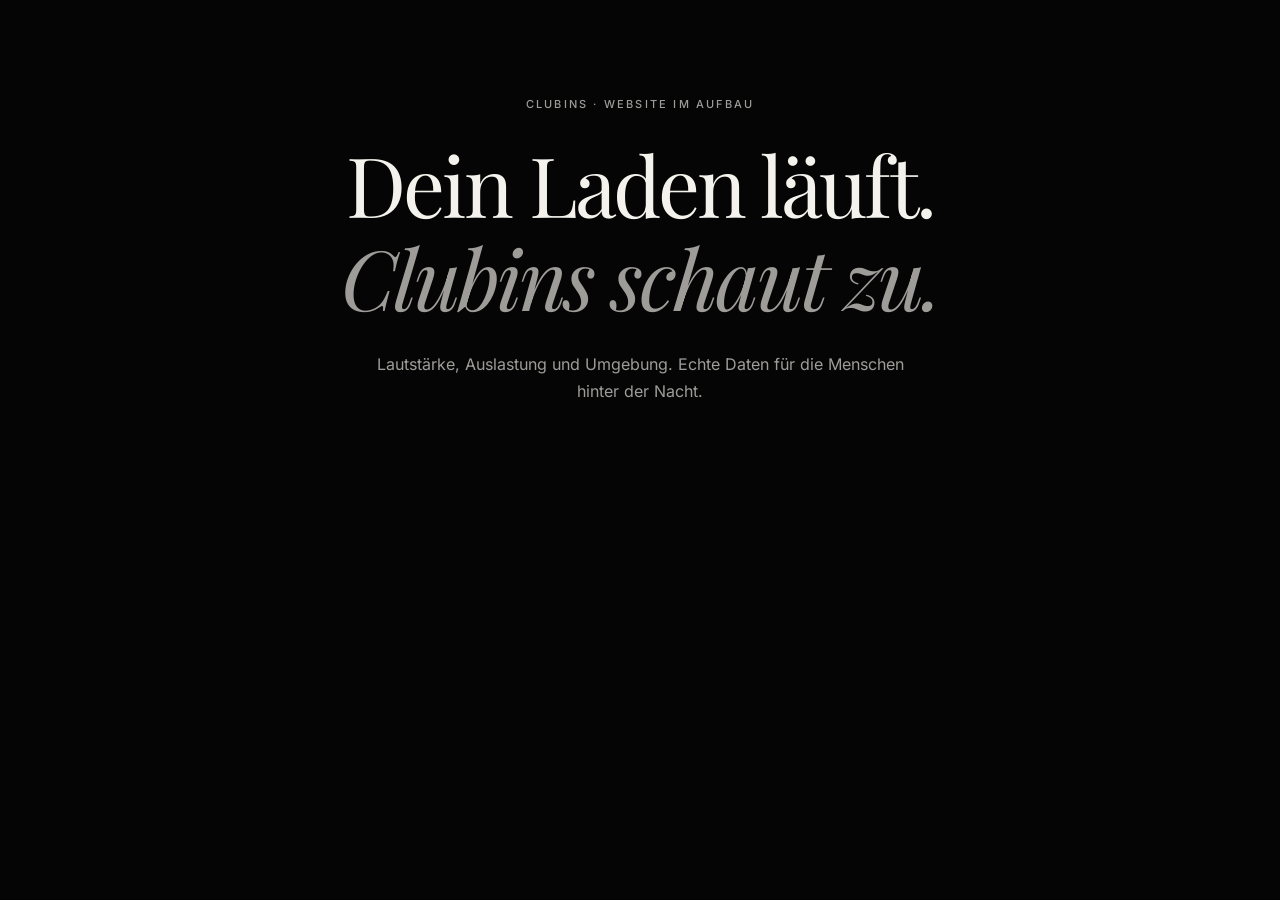
==== index.html @ ee49f88b "feat: scaffold one-pager with design tokens Co-authored-by: Maik Luu Bach <maikluu@gmail.com>" ====
<!doctype html>
<html lang="de">
  <head>
    <meta charset="utf-8" />
    <meta name="viewport" content="width=device-width, initial-scale=1" />
    <title>Clubins — Dein Laden läuft. Clubins schaut zu.</title>
    <meta
      name="description"
      content="Lautstärke, Auslastung und Umgebung im Blick. Clubins verbindet Sensorik mit Echtzeit-Daten für Bars und Clubs. Jetzt einen Pilot anfragen."
    />
    <meta property="og:type" content="website" />
    <meta property="og:locale" content="de_DE" />
    <meta
      property="og:title"
      content="Clubins — Das Nachtleben, endlich messbar."
    />
    <meta
      property="og:description"
      content="Sensorik → Echtzeit-Daten → Dashboard. Für die Menschen hinter der Nacht."
    />
    <meta property="og:image" content="assets/img/hero-crowd.webp" />
    <meta
      property="og:image:alt"
      content="Schwarz-weiße Clubszene mit tanzender Crowd"
    />
    <meta name="theme-color" content="#050505" />
    <link rel="icon" href="assets/img/favicon.svg" type="image/svg+xml" />
    <link rel="stylesheet" href="assets/css/style.css" />
  </head>
  <body>
    <main class="wrap hero">
      <span class="eyebrow">Clubins · Website im Aufbau</span>
      <h1>Dein Laden läuft.<br /><em>Clubins schaut zu.</em></h1>
      <p class="hero-copy">
        Lautstärke, Auslastung und Umgebung. Echte Daten für die Menschen hinter
        der Nacht.
      </p>
    </main>
  </body>
</html>
---- assets/css/style.css ----
@font-face {
  font-family: Inter;
  src: url("../fonts/inter-latin-400-normal.woff2") format("woff2");
  font-weight: 400;
  font-style: normal;
  font-display: swap;
}
@font-face {
  font-family: Inter;
  src: url("../fonts/inter-latin-500-normal.woff2") format("woff2");
  font-weight: 500;
  font-style: normal;
  font-display: swap;
}
@font-face {
  font-family: Inter;
  src: url("../fonts/inter-latin-600-normal.woff2") format("woff2");
  font-weight: 600;
  font-style: normal;
  font-display: swap;
}
@font-face {
  font-family: "Playfair Display";
  src: url("../fonts/playfair-display-latin-400-normal.woff2") format("woff2");
  font-weight: 400;
  font-style: normal;
  font-display: swap;
}
@font-face {
  font-family: "Playfair Display";
  src: url("../fonts/playfair-display-latin-400-italic.woff2") format("woff2");
  font-weight: 400;
  font-style: italic;
  font-display: swap;
}
:root {
  --bg: #050505;
  --surface: #101010;
  --surface-2: #171717;
  --ink: #f4f2ec;
  --ink-muted: rgba(244, 242, 236, 0.64);
  --edge: rgba(244, 242, 236, 0.14);
  --serif: "Playfair Display", Georgia, serif;
  --sans: Inter, system-ui, sans-serif;
  --radius-pill: 999px;
  --radius-card: 20px;
  --max: 1200px;
  color-scheme: dark;
}
* {
  box-sizing: border-box;
}
html {
  scroll-behavior: smooth;
  scroll-padding-top: 110px;
}
body {
  margin: 0;
  background: var(--bg);
  color: var(--ink);
  font: 400 16px/1.7 var(--sans);
  -webkit-font-smoothing: antialiased;
}
a {
  color: inherit;
  text-decoration: none;
}
button,
input {
  font: inherit;
}
button,
a,
input {
  -webkit-tap-highlight-color: transparent;
}
button {
  cursor: pointer;
}
img {
  display: block;
  max-width: 100%;
  object-fit: cover;
}
svg {
  max-width: 100%;
}
h1,
h2,
h3,
p,
figure {
  margin: 0;
}
h1,
h2 {
  font-family: var(--serif);
  font-weight: 400;
  line-height: 1.12;
  letter-spacing: -0.035em;
}
h1 {
  font-size: clamp(48px, 6.5vw, 88px);
}
h2 {
  font-size: clamp(36px, 4.3vw, 58px);
}
h3 {
  font-size: 18px;
  font-weight: 500;
  line-height: 1.4;
}
em {
  font-weight: 400;
}
p {
  color: var(--ink-muted);
}
:focus-visible {
  outline: 2px solid var(--ink);
  outline-offset: 6px;
}
::selection {
  background: var(--ink);
  color: var(--bg);
}
[hidden] {
  display: none !important;
}
.wrap {
  width: min(calc(100% - 64px), var(--max));
  margin-inline: auto;
}
.section {
  padding-block: 112px;
}
.eyebrow {
  display: block;
  font-size: 11px;
  line-height: 1.5;
  font-weight: 500;
  letter-spacing: 0.2em;
  text-transform: uppercase;
  color: var(--ink-muted);
  margin-bottom: 24px;
}
.section-heading {
  max-width: 640px;
  margin-bottom: 48px;
}
.section-heading p {
  margin-top: 24px;
  max-width: 490px;
}
.section-heading.center {
  margin-inline: auto;
  text-align: center;
}
.section-heading.center p {
  margin-inline: auto;
}
.button {
  display: inline-flex;
  align-items: center;
  justify-content: center;
  gap: 30px;
  min-height: 48px;
  padding: 12px 25px;
  border: 1px solid var(--ink);
  border-radius: var(--radius-pill);
  background: var(--ink);
  color: var(--bg);
  font-size: 13px;
  font-weight: 500;
  transition:
    background 0.2s,
    transform 0.2s;
}
.button:hover {
  background: #fff;
  transform: translateY(-2px);
}
.button span {
  font-size: 20px;
  line-height: 1;
}
.skip-link {
  position: fixed;
  top: 8px;
  left: 8px;
  z-index: 100;
  transform: translateY(-200%);
  background: var(--ink);
  color: var(--bg);
  padding: 12px;
}
.skip-link:focus {
  transform: none;
}
.site-header {
  position: sticky;
  top: 24px;
  z-index: 20;
  margin: 24px auto 0;
  width: min(calc(100% - 48px), 1100px);
}
.nav-shell {
  display: flex;
  align-items: center;
  justify-content: space-between;
  gap: 28px;
  min-height: 70px;
  padding: 10px 12px 10px 28px;
  border: 1px solid var(--edge);
  border-radius: var(--radius-pill);
  background: rgba(16, 16, 16, 0.96);
  backdrop-filter: blur(16px);
}
.wordmark {
  display: inline-flex;
  align-items: center;
  gap: 10px;
  font-weight: 600;
  font-size: 23px;
  letter-spacing: -1.2px;
  line-height: 1;
}
.wordmark svg {
  width: 25px;
  height: 30px;
}
.nav-links {
  display: flex;
  align-items: center;
  gap: 29px;
}
.nav-links a {
  font-size: 12px;
  color: var(--ink-muted);
  padding-block: 12px;
}
.nav-links a:hover,
.nav-links a[aria-current] {
  color: var(--ink);
}
.nav-toggle {
  display: none;
  background: none;
  color: var(--ink);
  border: 1px solid var(--edge);
  border-radius: 50%;
  width: 44px;
  height: 44px;
}
.nav-toggle svg {
  width: 20px;
  vertical-align: middle;
}
.hero {
  text-align: center;
  padding-top: 96px;
}
.hero h1 em {
  color: var(--ink-muted);
}
.hero-copy {
  max-width: 530px;
  margin: 28px auto 30px;
}
.hero-photo {
  position: relative;
  margin-top: 64px;
  border-radius: var(--radius-card);
  overflow: hidden;
  background: var(--surface);
}
.hero-photo > img {
  width: 100%;
  height: 480px;
  object-position: center 54%;
}
.hero-photo::after {
  content: "";
  position: absolute;
  inset: 40% 0 0;
  background: linear-gradient(transparent, rgba(0, 0, 0, 0.65));
  pointer-events: none;
}
.live-badge {
  position: absolute;
  bottom: 28px;
  left: 28px;
  z-index: 1;
  text-align: left;
  border: 1px solid rgba(255, 255, 255, 0.2);
  background: rgba(10, 10, 10, 0.8);
  backdrop-filter: blur(12px);
  border-radius: 12px;
  padding: 18px 24px;
}
.live-badge p {
  font-size: 10px;
  letter-spacing: 0.15em;
  margin-bottom: 5px;
}
.live-badge strong {
  font-size: 18px;
  font-weight: 500;
}
.live-badge small {
  margin-left: 24px;
  color: var(--ink-muted);
}
.photo-caption {
  position: absolute;
  bottom: 32px;
  right: 30px;
  z-index: 1;
  font-size: 10px;
  letter-spacing: 0.12em;
}
.trust {
  padding-block: 52px 64px;
  border-bottom: 1px solid var(--edge);
  text-align: center;
}
.trust .eyebrow {
  margin-bottom: 28px;
}
.venue-logos {
  display: flex;
  justify-content: space-around;
  align-items: center;
  gap: 28px;
  flex-wrap: wrap;
  color: var(--ink-muted);
}
.venue-logos span {
  font-family: var(--serif);
  font-size: 24px;
  letter-spacing: 0.08em;
}
.venue-logos span:nth-child(2n) {
  font-family: var(--sans);
  font-size: 17px;
  font-weight: 600;
  letter-spacing: 0.16em;
}
.metrics {
  padding-block: 64px;
}
.metric-grid,
.three-grid {
  display: grid;
  grid-template-columns: repeat(3, minmax(0, 1fr));
  gap: 24px;
}
.metric {
  position: relative;
  padding: 8px 32px;
  border-right: 1px solid var(--edge);
}
.metric:first-child {
  padding-left: 0;
}
.metric:last-child {
  border: 0;
}
.metric p {
  font-size: 12px;
}
.metric strong {
  display: block;
  font-size: 38px;
  font-weight: 400;
  letter-spacing: -0.05em;
  margin-top: 10px;
}
.metric small {
  font-size: 13px;
  color: var(--ink-muted);
}
.spark {
  width: 95px;
  height: 30px;
  position: absolute;
  right: 32px;
  top: 55px;
  stroke: var(--ink-muted);
  stroke-width: 1.5;
  fill: none;
}
.features {
  border-top: 1px solid var(--edge);
}
.feature-grid {
  display: grid;
  grid-template-columns: repeat(3, minmax(0, 1fr));
  gap: 16px;
}
.feature {
  padding: 32px;
  min-height: 235px;
  border: 1px solid var(--edge);
  border-radius: var(--radius-card);
  background: var(--surface);
}
.feature-icon {
  width: 28px;
  height: 28px;
  stroke: var(--ink);
  stroke-width: 1.3;
  fill: none;
  margin-bottom: 28px;
}
.feature p {
  font-size: 13px;
  line-height: 1.8;
  margin-top: 12px;
}
.dashboard-section {
  padding-top: 32px;
}
.dashboard {
  border: 1px solid var(--edge);
  border-radius: var(--radius-card);
  background: var(--surface);
  overflow: hidden;
  box-shadow: 0 30px 100px rgba(255, 255, 255, 0.025);
}
.dashboard-top {
  display: flex;
  justify-content: space-between;
  align-items: center;
  padding: 24px 32px;
  border-bottom: 1px solid var(--edge);
  gap: 16px;
}
.dashboard-top strong {
  font-weight: 500;
  font-size: 14px;
}
.tag {
  font-size: 10px;
  border: 1px solid var(--edge);
  border-radius: var(--radius-pill);
  padding: 6px 12px;
  color: var(--ink-muted);
}
.dashboard-body {
  padding: 32px;
}
.dashboard-stats {
  display: grid;
  grid-template-columns: repeat(3, 1fr);
  gap: 24px;
  margin-bottom: 40px;
}
.dashboard-stats p {
  font-size: 11px;
}
.dashboard-stats strong {
  display: block;
  font-size: 30px;
  line-height: 1.5;
  font-weight: 500;
  letter-spacing: -0.04em;
}
.dashboard-charts {
  display: grid;
  grid-template-columns: 2fr 1fr;
  gap: 40px;
}
.chart-title {
  font-size: 12px;
  color: var(--ink-muted);
  margin-bottom: 22px;
}
.line-chart {
  width: 100%;
  height: 180px;
  overflow: visible;
}
.grid-line {
  stroke: var(--edge);
  stroke-width: 1;
  stroke-dasharray: 3 6;
}
.chart-line {
  stroke: var(--ink);
  stroke-width: 2;
  fill: none;
  vector-effect: non-scaling-stroke;
}
.chart-times {
  display: flex;
  justify-content: space-between;
  font-size: 10px;
  color: var(--ink-muted);
}
.donut {
  width: 160px;
  aspect-ratio: 1;
  border-radius: 50%;
  background: conic-gradient(var(--ink) 0 82%, var(--surface-2) 82% 100%);
  display: grid;
  place-items: center;
  margin: auto;
}
.donut div {
  width: 136px;
  aspect-ratio: 1;
  border-radius: 50%;
  background: var(--surface);
  display: flex;
  align-items: center;
  justify-content: center;
  flex-direction: column;
  font-size: 28px;
}
.donut small {
  font-size: 10px;
  color: var(--ink-muted);
}
.demo-note {
  font-size: 11px;
  color: var(--ink-muted);
  margin-top: 20px;
}
.steps {
  border-top: 1px solid var(--edge);
}
.step img {
  width: 100%;
  aspect-ratio: 1.3;
  border-radius: var(--radius-card);
  margin-bottom: 24px;
}
.step-number {
  color: var(--ink-muted);
  font-size: 11px;
  letter-spacing: 0.1em;
  margin-bottom: 12px;
  display: block;
}
.step p {
  font-size: 13px;
  margin-top: 12px;
  max-width: 320px;
}
.sensor {
  display: grid;
  grid-template-columns: 1fr 1fr;
  gap: 80px;
  align-items: center;
  border-top: 1px solid var(--edge);
}
.sensor-photo {
  position: relative;
}
.sensor-photo img {
  width: 100%;
  aspect-ratio: 1;
  border-radius: var(--radius-card);
}
.sensor-photo figcaption {
  position: absolute;
  bottom: 24px;
  left: 24px;
  font-size: 10px;
  letter-spacing: 0.15em;
}
.sensor h2 {
  margin-bottom: 24px;
}
.sensor-list {
  padding: 0;
  margin: 32px 0 0;
  list-style: none;
}
.sensor-list li {
  border-top: 1px solid var(--edge);
  padding: 17px 0;
  display: grid;
  grid-template-columns: 28px 1fr;
  gap: 12px;
  font-size: 13px;
}
.sensor-list span {
  color: var(--ink-muted);
}
.sensor-list strong {
  display: block;
  font-weight: 500;
  margin-bottom: 4px;
}
.about {
  border-top: 1px solid var(--edge);
}
.about-intro {
  display: grid;
  grid-template-columns: 1fr 310px;
  gap: 100px;
  align-items: center;
  margin-bottom: 64px;
}
.about-intro p {
  margin-top: 24px;
  max-width: 580px;
}
.founder-photo img {
  width: 100%;
  height: 240px;
  object-position: center 40%;
  border-radius: var(--radius-card);
}
.founder-photo figcaption {
  font-size: 10px;
  color: var(--ink-muted);
  margin-top: 10px;
}
.quote-card {
  padding: 28px;
  background: var(--surface);
  border: 1px solid var(--edge);
  border-radius: var(--radius-card);
}
.quote-card blockquote {
  margin: 0 0 28px;
  font: italic 21px/1.6 var(--serif);
}
.quote-author {
  display: flex;
  align-items: center;
  gap: 12px;
}
.quote-author img {
  width: 42px;
  height: 42px;
  border-radius: 50%;
}
.quote-author strong {
  font-size: 12px;
  font-weight: 500;
  display: block;
}
.quote-author span {
  font-size: 10px;
  color: var(--ink-muted);
}
.pilot {
  position: relative;
  isolation: isolate;
  overflow: hidden;
  border-radius: var(--radius-card);
  padding: 80px;
  margin-bottom: 96px;
}
.pilot-bg {
  position: absolute;
  inset: 0;
  z-index: -2;
  width: 100%;
  height: 100%;
  opacity: 0.3;
}
.pilot::before {
  content: "";
  position: absolute;
  inset: 0;
  z-index: -1;
  background: linear-gradient(100deg, rgba(0, 0, 0, 0.95), rgba(0, 0, 0, 0.55));
}
.pilot-grid {
  display: grid;
  grid-template-columns: 1.1fr 1fr;
  gap: 70px;
}
.pilot h2 {
  font-size: clamp(38px, 4vw, 54px);
}
.pilot-copy {
  margin-top: 24px;
  font-size: 14px;
}
.pilot-form {
  display: grid;
  gap: 16px;
}
.pilot-form label {
  font-size: 11px;
  display: block;
  margin-bottom: 6px;
}
.pilot-form input {
  width: 100%;
  border: 1px solid rgba(244, 242, 236, 0.3);
  border-radius: 8px;
  min-height: 48px;
  padding: 10px 14px;
  background: rgba(16, 16, 16, 0.85);
  color: var(--ink);
  font-size: 14px;
}
.pilot-form .button {
  width: 100%;
  margin-top: 8px;
}
.form-note,
.form-status {
  font-size: 11px;
  line-height: 1.7;
}
.form-note a,
.form-status a {
  text-decoration: underline;
  text-underline-offset: 3px;
}
.form-status {
  color: var(--ink);
}
.footer {
  border-top: 1px solid var(--edge);
  padding: 50px 0 30px;
}
.footer-top {
  display: flex;
  justify-content: space-between;
  align-items: flex-start;
  gap: 32px;
  margin-bottom: 56px;
}
.footer-top p {
  font-size: 12px;
  margin-top: 16px;
}
.footer-nav {
  display: flex;
  gap: 24px;
  flex-wrap: wrap;
  font-size: 12px;
  color: var(--ink-muted);
}
.footer-bottom {
  display: flex;
  justify-content: space-between;
  gap: 24px;
  font-size: 10px;
  color: var(--ink-muted);
}
.footer-legal {
  display: flex;
  gap: 24px;
  align-items: center;
}
.social-placeholder {
  display: flex;
  gap: 14px;
}
.social-placeholder svg {
  width: 16px;
  height: 16px;
  stroke: var(--ink-muted);
  stroke-width: 1.4;
  fill: none;
}
.legal {
  max-width: 760px;
  padding-block: 96px;
}
.legal h1 {
  font-size: clamp(40px, 5vw, 64px);
  overflow-wrap: anywhere;
}
.legal h2 {
  font: 500 22px/1.4 var(--sans);
  margin: 40px 0 16px;
}
.legal p {
  margin-top: 20px;
}
.legal ul {
  color: var(--ink-muted);
}
.legal a {
  text-decoration: underline;
}
.legal .warning {
  border: 1px solid var(--edge);
  border-radius: 12px;
  padding: 24px;
  margin-top: 32px;
  color: var(--ink);
}
.reveal {
  transition:
    opacity 0.7s ease,
    transform 0.7s ease;
}
.reveal-pending {
  opacity: 0;
  transform: translateY(18px);
}
@media (min-width: 900px) {
  .nav-links[hidden] {
    display: flex !important;
  }
}
@media (max-width: 1100px) {
  .spark {
    width: 65px;
    right: 12px;
  }
  .sensor {
    gap: 40px;
  }
  .pilot {
    padding: 56px;
  }
  .pilot-grid {
    gap: 40px;
  }
}
@media (max-width: 899px) {
  .site-header {
    top: 12px;
    margin-top: 12px;
    width: calc(100% - 32px);
  }
  .nav-shell {
    padding: 8px 10px 8px 22px;
    gap: 14px;
    min-height: 64px;
  }
  .nav-toggle {
    display: block;
  }
  .nav-cta {
    margin-left: auto;
    min-height: 42px;
    padding: 8px 16px;
  }
  .nav-cta span {
    display: none;
  }
  .nav-links {
    position: absolute;
    top: 76px;
    left: 0;
    right: 0;
    display: flex;
    flex-direction: column;
    align-items: stretch;
    gap: 0;
    padding: 16px 24px;
    background: var(--surface);
    border: 1px solid var(--edge);
    border-radius: var(--radius-card);
  }
  .nav-links a {
    font-size: 15px;
    padding: 12px;
  }
  .hero {
    padding-top: 76px;
  }
  .hero-photo > img {
    height: 400px;
  }
  .section {
    padding-block: 80px;
  }
  .feature-grid {
    grid-template-columns: repeat(2, minmax(0, 1fr));
  }
  .metric {
    padding-inline: 20px;
  }
  .metric strong {
    font-size: 30px;
  }
  .spark {
    position: static;
    margin-top: 10px;
    width: 100px;
  }
  .sensor {
    gap: 32px;
  }
  .about-intro {
    gap: 40px;
    grid-template-columns: 1fr 220px;
  }
  .pilot-grid {
    grid-template-columns: 1fr;
    gap: 40px;
  }
  .pilot {
    padding: 48px;
  }
  .quote-card {
    padding: 22px;
  }
  .quote-card blockquote {
    font-size: 18px;
  }
  .footer-top {
    flex-direction: column;
  }
}
@media (max-width: 600px) {
  .wrap {
    width: calc(100% - 40px);
  }
  .wordmark {
    font-size: 21px;
    gap: 7px;
  }
  .wordmark svg {
    width: 21px;
  }
  .nav-cta {
    font-size: 11px;
    padding-inline: 13px;
  }
  .nav-shell {
    gap: 8px;
    padding-left: 16px;
  }
  .hero {
    padding-top: 64px;
  }
  .hero-copy {
    font-size: 14px;
    margin-block: 24px;
  }
  .hero-photo {
    margin-top: 40px;
  }
  .hero-photo > img {
    height: 390px;
    object-position: 58% center;
  }
  .live-badge {
    left: 16px;
    bottom: 16px;
    padding: 14px 18px;
  }
  .live-badge strong {
    font-size: 16px;
  }
  .live-badge small {
    margin-left: 12px;
  }
  .photo-caption {
    display: none;
  }
  .trust {
    padding-block: 36px;
  }
  .venue-logos {
    gap: 24px 36px;
  }
  .venue-logos span {
    font-size: 19px;
  }
  .venue-logos span:nth-child(2n) {
    font-size: 14px;
  }
  .metrics {
    padding-block: 40px;
  }
  .metric-grid {
    gap: 12px;
  }
  .metric {
    padding: 0 10px 0 0;
  }
  .metric p {
    font-size: 10px;
  }
  .metric strong {
    font-size: 23px;
  }
  .metric small {
    font-size: 10px;
  }
  .spark {
    width: 70px;
  }
  .section {
    padding-block: 64px;
  }
  .section-heading {
    margin-bottom: 32px;
  }
  .section-heading p {
    font-size: 14px;
  }
  .feature-grid,
  .three-grid {
    grid-template-columns: 1fr;
  }
  .feature {
    min-height: 0;
    padding: 28px;
  }
  .feature-icon {
    margin-bottom: 20px;
  }
  .dashboard-section {
    padding-top: 16px;
  }
  .dashboard-top {
    padding: 20px;
    align-items: flex-start;
  }
  .dashboard-body {
    padding: 20px;
  }
  .dashboard-stats {
    gap: 12px;
    margin-bottom: 28px;
  }
  .dashboard-stats strong {
    font-size: 21px;
  }
  .dashboard-stats p {
    font-size: 10px;
  }
  .dashboard-charts {
    grid-template-columns: 1fr;
    gap: 28px;
  }
  .line-chart {
    height: 150px;
  }
  .donut-chart {
    display: flex;
    align-items: center;
    gap: 20px;
  }
  .donut {
    width: 120px;
    margin: 0 0 0 auto;
  }
  .donut div {
    width: 100px;
    font-size: 24px;
  }
  .step {
    margin-bottom: 20px;
  }
  .step img {
    aspect-ratio: 1.5;
  }
  .sensor {
    grid-template-columns: 1fr;
    gap: 36px;
  }
  .about-intro {
    grid-template-columns: 1fr;
    gap: 32px;
    margin-bottom: 40px;
  }
  .founder-photo img {
    height: 300px;
  }
  .quote-card blockquote {
    font-size: 22px;
  }
  .pilot {
    padding: 32px 24px;
    margin-bottom: 56px;
  }
  .footer {
    padding-top: 40px;
  }
  .footer-top {
    margin-bottom: 32px;
  }
  .footer-nav {
    gap: 18px;
  }
  .footer-bottom {
    flex-direction: column;
  }
  .footer-legal {
    gap: 20px;
  }
  .legal {
    padding-top: 64px;
  }
}
@media (prefers-reduced-motion: reduce) {
  html {
    scroll-behavior: auto;
  }
  *,
  *::before,
  *::after {
    transition: none !important;
    animation: none !important;
  }
  .reveal-pending {
    opacity: 1;
    transform: none;
  }
}
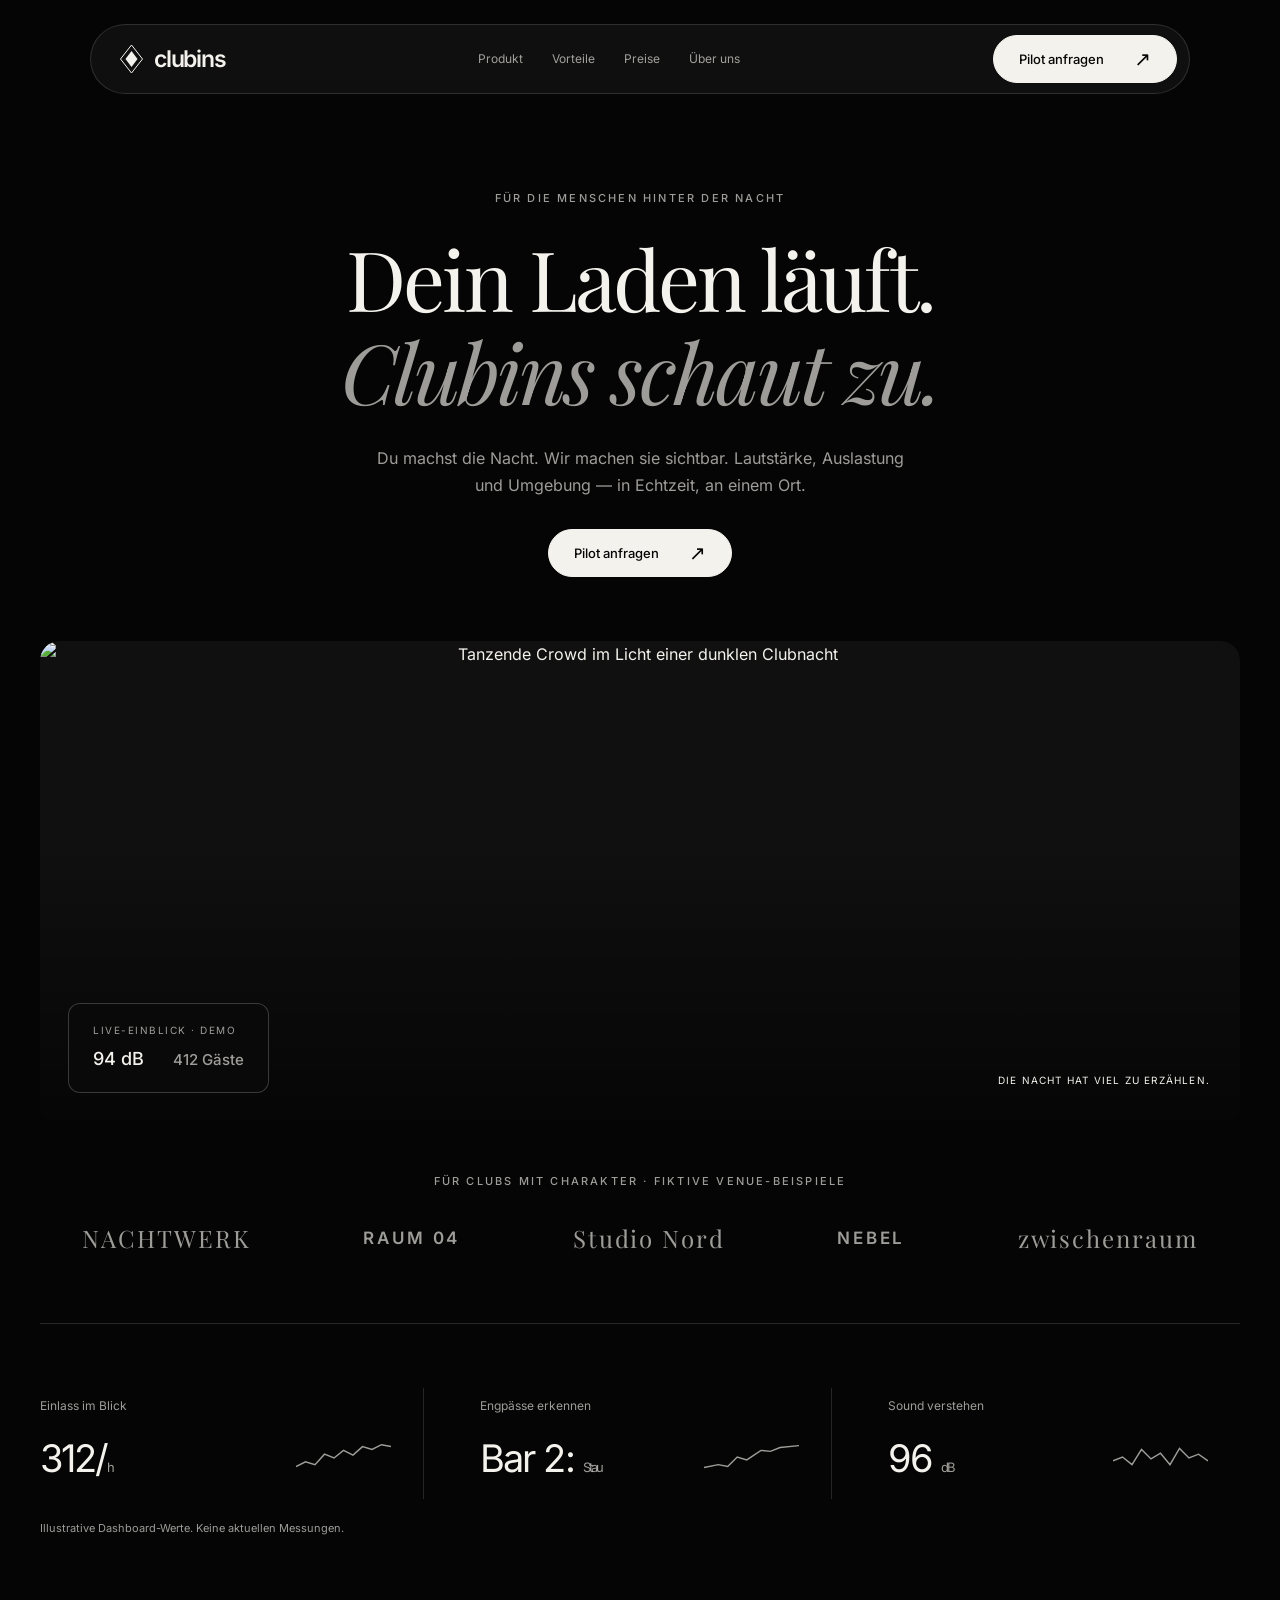
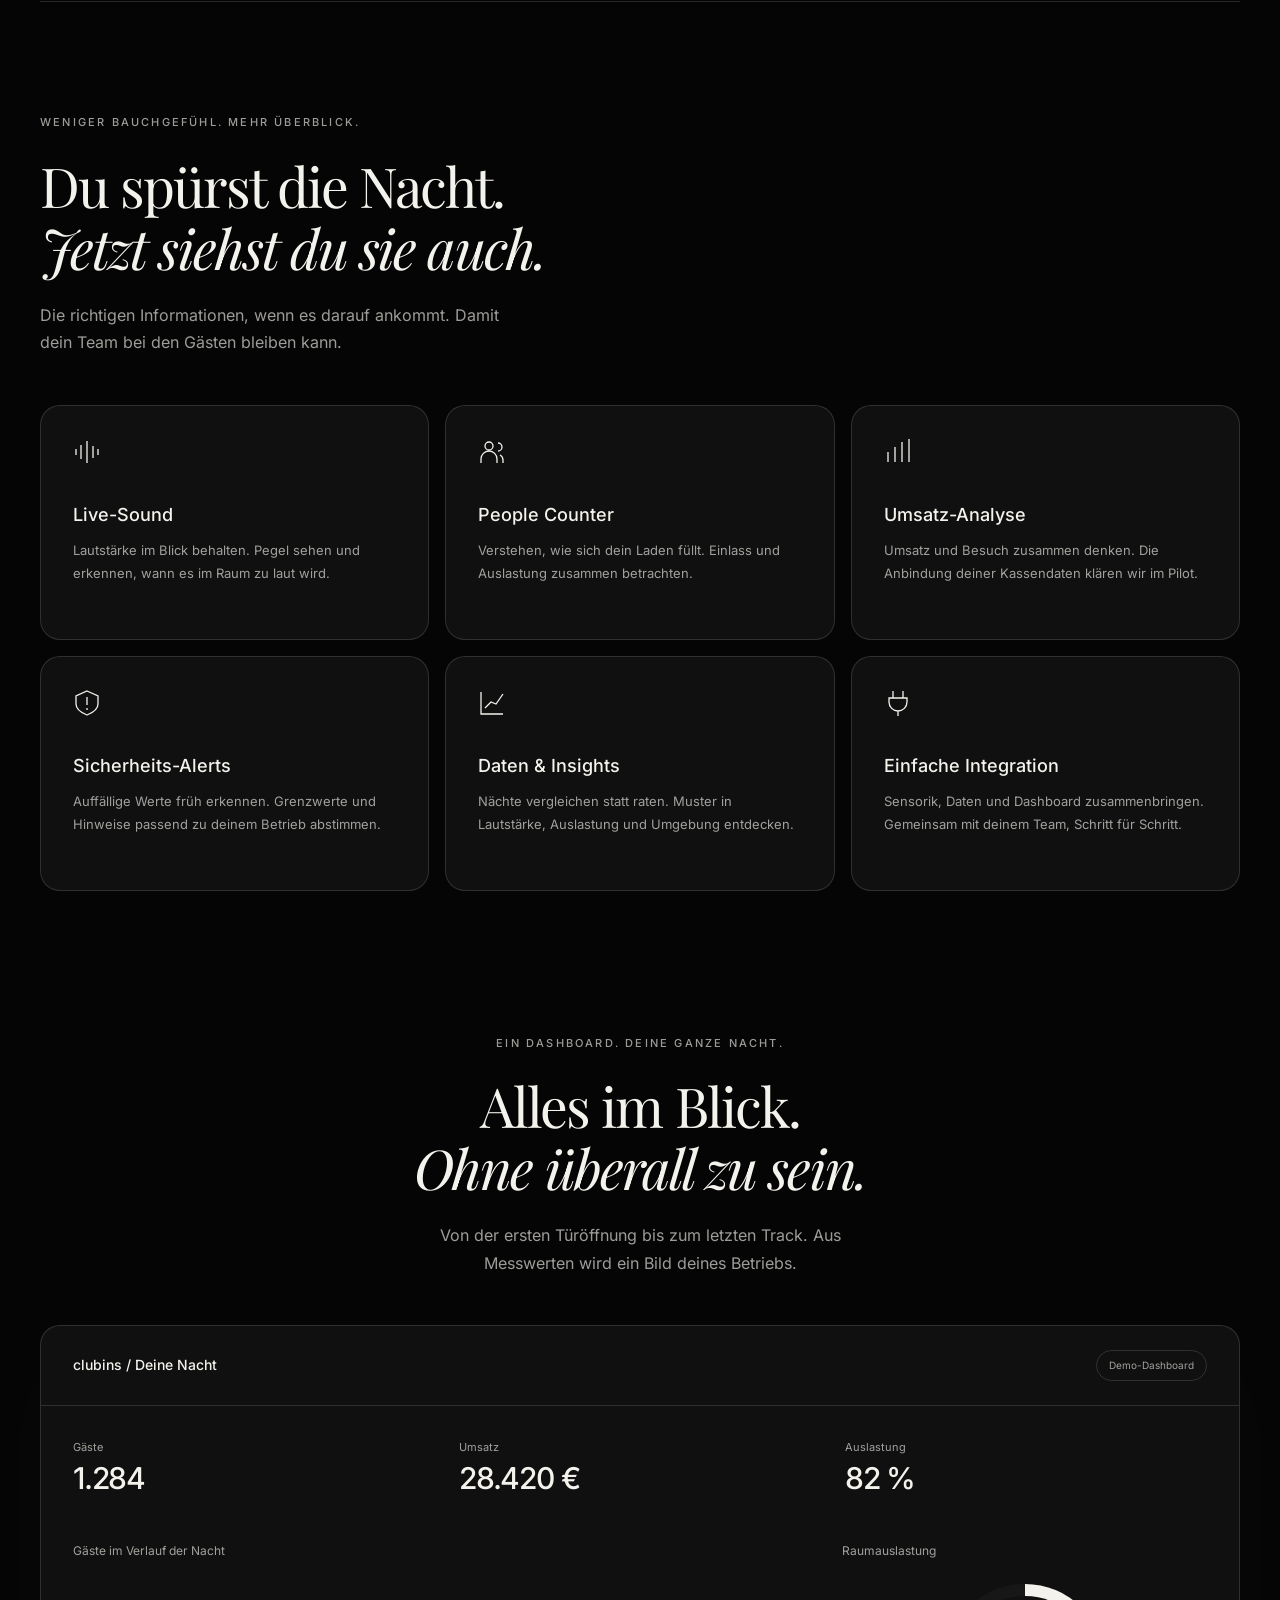
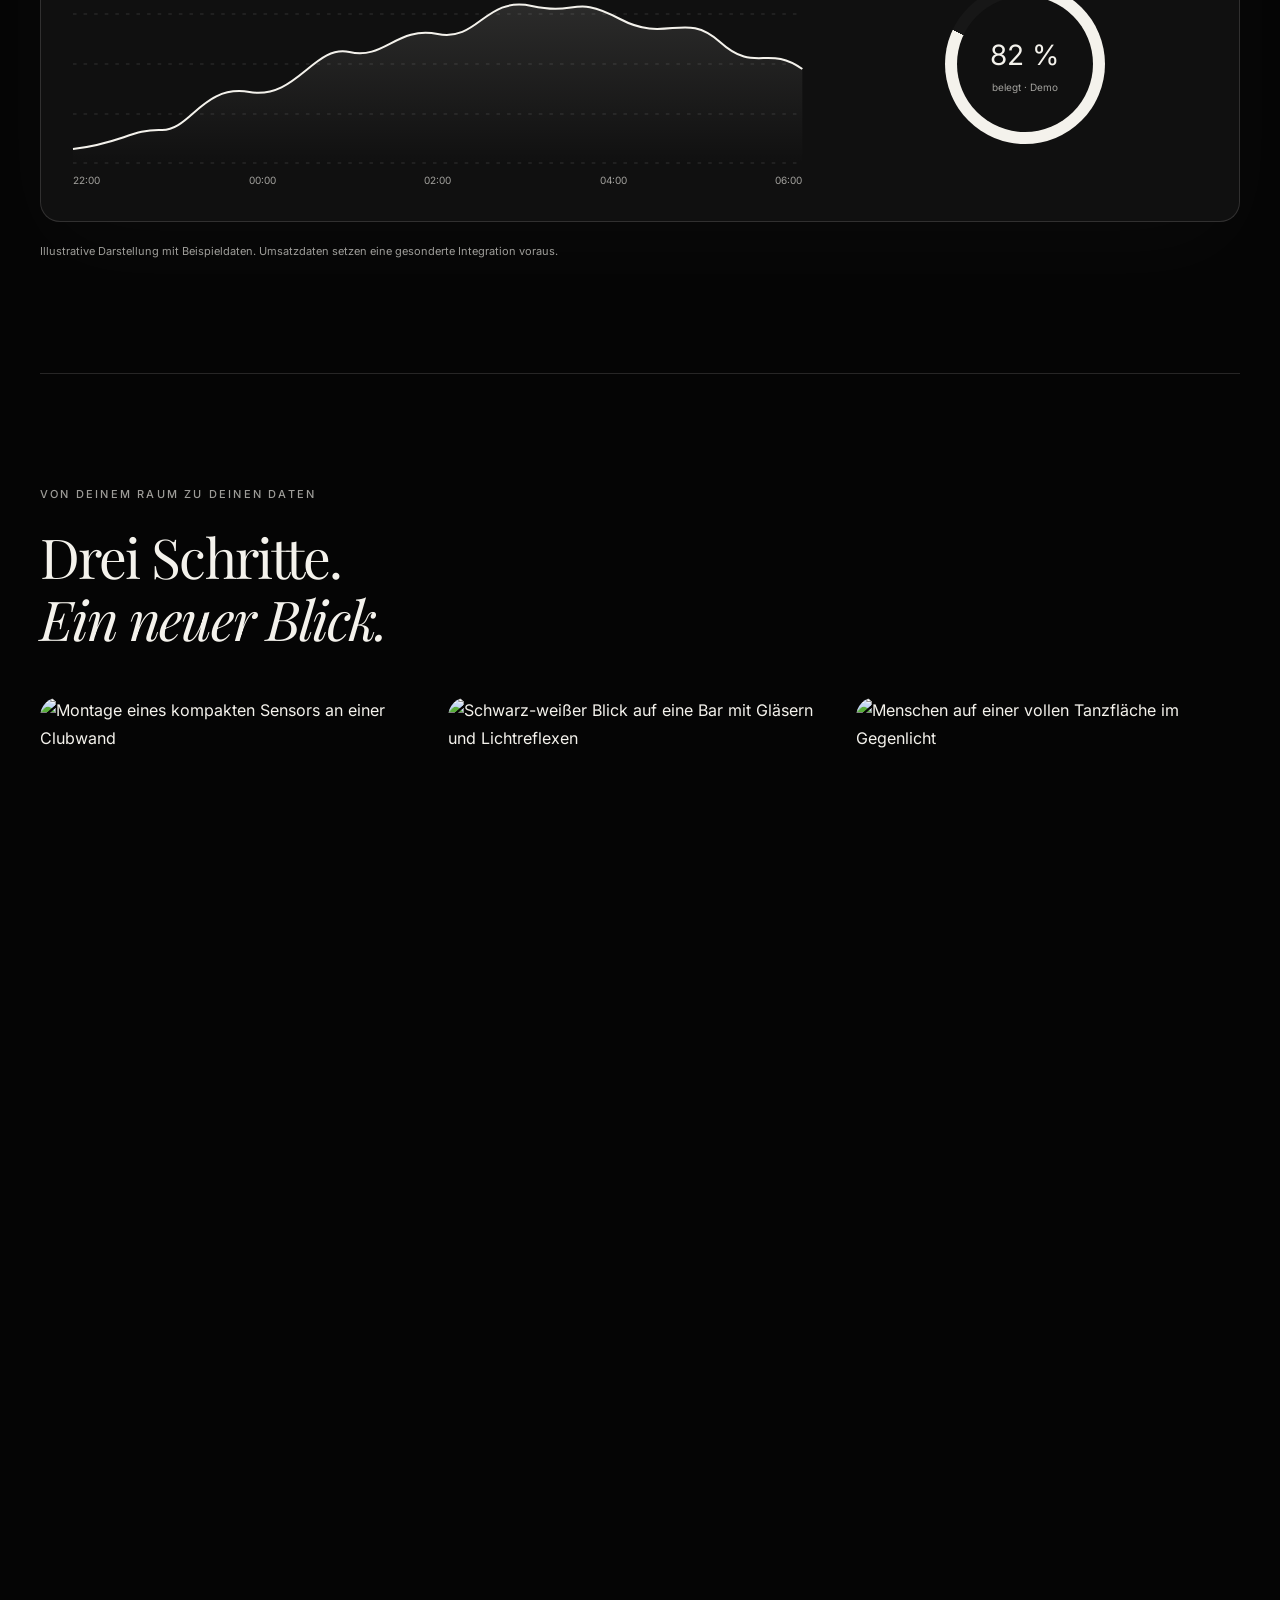
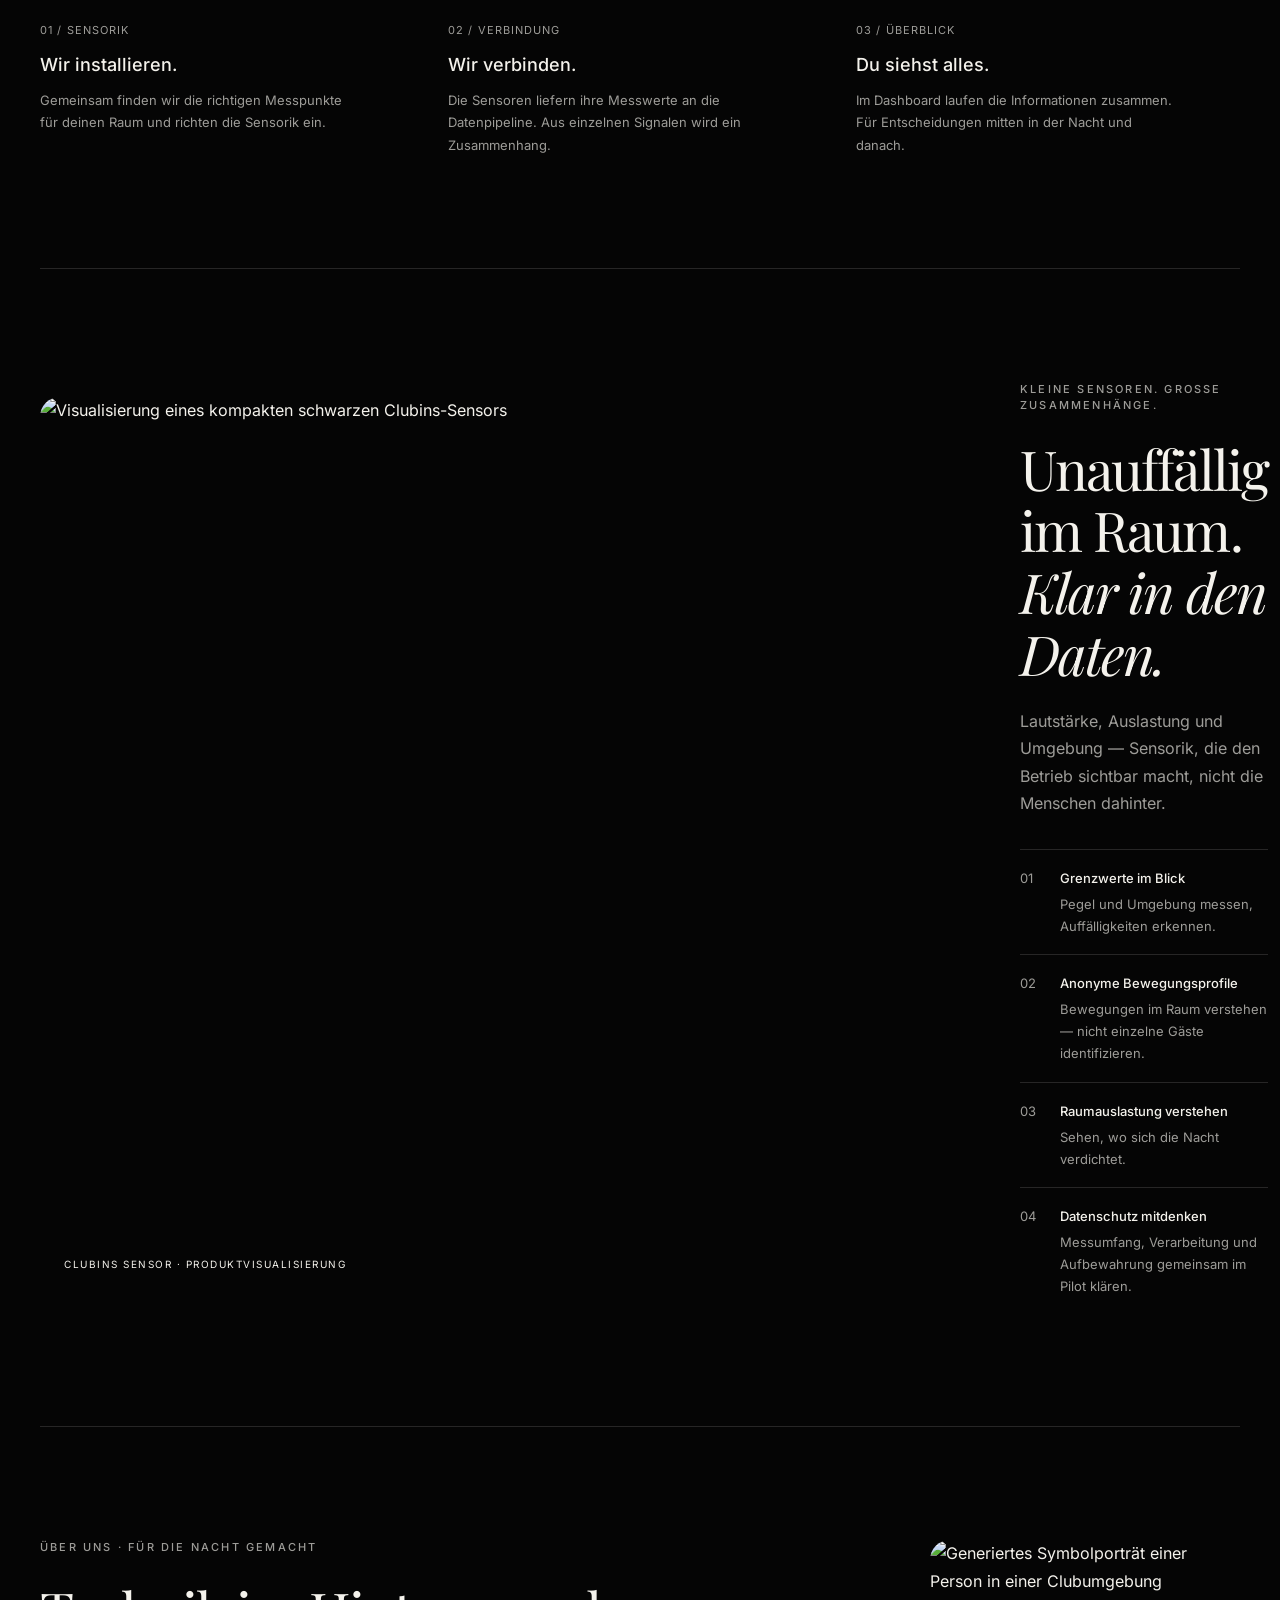
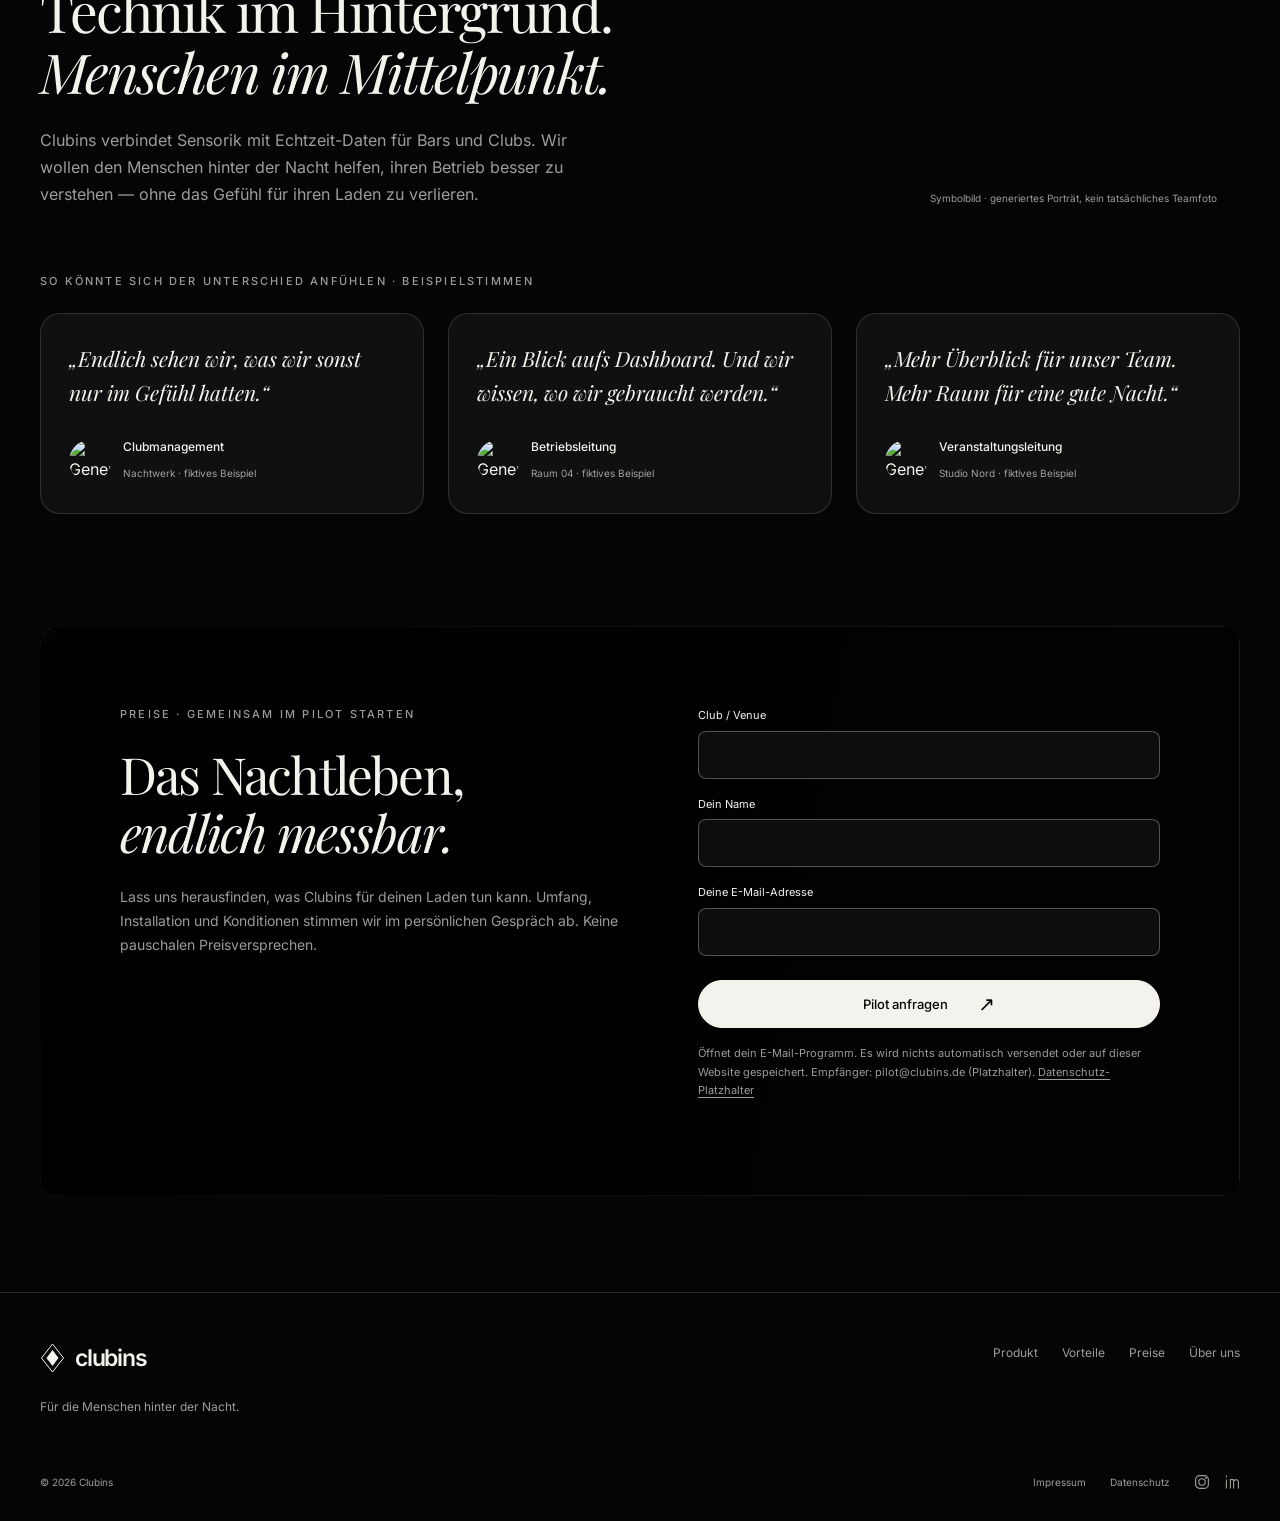
==== commit b57b4721: "feat: add all landing sections Co-authored-by: Maik Luu Bach <maikluu@gmail.com>" ====
--- a/index.html
+++ b/index.html
@@ -28,13 +28,650 @@
     <link rel="stylesheet" href="assets/css/style.css" />
   </head>
   <body>
-    <main class="wrap hero">
-      <span class="eyebrow">Clubins · Website im Aufbau</span>
-      <h1>Dein Laden läuft.<br /><em>Clubins schaut zu.</em></h1>
-      <p class="hero-copy">
-        Lautstärke, Auslastung und Umgebung. Echte Daten für die Menschen hinter
-        der Nacht.
-      </p>
+    <a class="skip-link" href="#inhalt">Zum Inhalt</a>
+    <!-- 01 · Navigation -->
+    <header class="site-header">
+      <nav class="nav-shell" aria-label="Hauptnavigation">
+        <a class="wordmark" href="#start" aria-label="Clubins — Startseite"
+          ><svg viewBox="0 0 24 30" aria-hidden="true">
+            <path
+              d="M12 1 23 15 12 29 1 15Z"
+              fill="none"
+              stroke="currentColor"
+            />
+            <path d="m12 7 6 8-6 8-6-8Z" fill="currentColor" /></svg
+          >clubins</a
+        >
+        <div class="nav-links" id="nav-links">
+          <a href="#produkt">Produkt</a><a href="#vorteile">Vorteile</a
+          ><a href="#preise">Preise</a><a href="#ueber-uns">Über uns</a>
+        </div>
+        <a class="button nav-cta" href="#preise"
+          >Pilot anfragen <span aria-hidden="true">↗</span></a
+        >
+        <button
+          class="nav-toggle"
+          type="button"
+          aria-expanded="false"
+          aria-controls="nav-links"
+          aria-label="Menü öffnen"
+          hidden
+        >
+          <svg viewBox="0 0 24 24" aria-hidden="true">
+            <path
+              d="M4 8h16M4 16h16"
+              fill="none"
+              stroke="currentColor"
+              stroke-width="1.5"
+            />
+          </svg>
+        </button>
+      </nav>
+    </header>
+    <main id="inhalt">
+      <!-- 02 · Hero -->
+      <section class="hero wrap" id="start" aria-labelledby="hero-title">
+        <span class="eyebrow">Für die Menschen hinter der Nacht</span>
+        <h1 id="hero-title">
+          Dein Laden läuft.<br /><em>Clubins schaut zu.</em>
+        </h1>
+        <p class="hero-copy">
+          Du machst die Nacht. Wir machen sie sichtbar. Lautstärke, Auslastung
+          und Umgebung — in Echtzeit, an einem Ort.
+        </p>
+        <a class="button" href="#preise"
+          >Pilot anfragen <span aria-hidden="true">↗</span></a
+        >
+        <figure class="hero-photo">
+          <img
+            src="assets/img/hero-crowd.webp"
+            alt="Tanzende Crowd im Licht einer dunklen Clubnacht"
+            width="1600"
+            height="900"
+            fetchpriority="high"
+          />
+          <!-- TODO(CONTENT): Demo-Kennzahlen aus dem Blueprint; keine Live-Anbindung. -->
+          <span class="photo-caption" aria-hidden="true"
+            >DIE NACHT HAT VIEL ZU ERZÄHLEN.</span
+          >
+          <figcaption class="live-badge">
+            <p>LIVE-EINBLICK · DEMO</p>
+            <strong>94 dB <small>412 Gäste</small></strong>
+          </figcaption>
+        </figure>
+      </section>
+      <!-- 03 · Trust-Leiste -->
+      <section class="trust wrap" id="venues" aria-label="Venue-Beispiele">
+        <p class="eyebrow">Für Clubs mit Charakter · fiktive Venue-Beispiele</p>
+        <!-- TODO(CONTENT): Fiktive Demo-Wortmarken, keine Kunden oder echten Logos. -->
+        <div class="venue-logos">
+          <span>NACHTWERK</span><span>RAUM 04</span><span>Studio Nord</span
+          ><span>NEBEL</span><span>zwischenraum</span>
+        </div>
+      </section>
+      <!-- 04 · Kennzahlen -->
+      <section
+        class="metrics wrap"
+        id="einblicke"
+        aria-label="Beispielwerte aus einer Nacht"
+      >
+        <!-- TODO(CONTENT): Alle Kennzahlen und Kurven dieser Sektion sind Demo-Daten. -->
+        <div class="metric-grid">
+          <div class="metric">
+            <p>Einlass im Blick</p>
+            <strong>312<span aria-hidden="true">/</span><small>h</small></strong
+            ><svg class="spark" viewBox="0 0 100 30" aria-hidden="true">
+              <path
+                d="m0 24 10-5 10 3 10-11 10 4 10-8 10 5 10-9 10 3 10-5 10 2"
+              />
+            </svg>
+          </div>
+          <div class="metric">
+            <p>Engpässe erkennen</p>
+            <strong>Bar 2: <small>Stau</small></strong
+            ><svg class="spark" viewBox="0 0 100 30" aria-hidden="true">
+              <path d="m0 25 15-3 10 2 10-10 10 3 15-10 10 1 10-4 20-2" />
+            </svg>
+          </div>
+          <div class="metric">
+            <p>Sound verstehen</p>
+            <strong>96 <small>dB</small></strong
+            ><svg class="spark" viewBox="0 0 100 30" aria-hidden="true">
+              <path
+                d="m0 18 10-4 10 8 10-16 10 10 10-6 10 12 10-17 10 10 10-4 10 7"
+              />
+            </svg>
+          </div>
+        </div>
+        <p class="demo-note">
+          Illustrative Dashboard-Werte. Keine aktuellen Messungen.
+        </p>
+      </section>
+      <!-- 05 · Features -->
+      <section
+        class="features section wrap"
+        id="vorteile"
+        aria-labelledby="features-title"
+      >
+        <div class="section-heading reveal">
+          <span class="eyebrow">Weniger Bauchgefühl. Mehr Überblick.</span>
+          <h2 id="features-title">
+            Du spürst die Nacht.<br /><em>Jetzt siehst du sie auch.</em>
+          </h2>
+          <p>
+            Die richtigen Informationen, wenn es darauf ankommt. Damit dein Team
+            bei den Gästen bleiben kann.
+          </p>
+        </div>
+        <!-- TODO(CONTENT): Funktionsumfang und Integrationen vor Veröffentlichung mit dem Pilotangebot abgleichen. -->
+        <div class="feature-grid">
+          <article class="feature reveal">
+            <svg class="feature-icon" viewBox="0 0 28 28" aria-hidden="true">
+              <path d="M3 11v6m5-10v14m6-18v22m6-17v12m5-9v6" />
+            </svg>
+            <h3>Live-Sound</h3>
+            <p>
+              Lautstärke im Blick behalten. Pegel sehen und erkennen, wann es im
+              Raum zu laut wird.
+            </p>
+          </article>
+          <article class="feature reveal">
+            <svg class="feature-icon" viewBox="0 0 28 28" aria-hidden="true">
+              <circle cx="11" cy="8" r="4" />
+              <path
+                d="M3 25v-4a8 8 0 0 1 16 0v4M20 5a4 4 0 0 1 0 8m2 4a6 6 0 0 1 3 5v3"
+              />
+            </svg>
+            <h3>People Counter</h3>
+            <p>
+              Verstehen, wie sich dein Laden füllt. Einlass und Auslastung
+              zusammen betrachten.
+            </p>
+          </article>
+          <article class="feature reveal">
+            <svg class="feature-icon" viewBox="0 0 28 28" aria-hidden="true">
+              <path d="M4 24V14m7 10V9m7 15V4m7 20V1" />
+            </svg>
+            <h3>Umsatz-Analyse</h3>
+            <p>
+              Umsatz und Besuch zusammen denken. Die Anbindung deiner
+              Kassendaten klären wir im Pilot.
+            </p>
+          </article>
+          <article class="feature reveal">
+            <svg class="feature-icon" viewBox="0 0 28 28" aria-hidden="true">
+              <path d="m14 2 11 5v8c0 5-6 9-11 11C9 24 3 20 3 15V7Z" />
+              <path d="M14 8v8m0 3v2" />
+            </svg>
+            <h3>Sicherheits-Alerts</h3>
+            <p>
+              Auffällige Werte früh erkennen. Grenzwerte und Hinweise passend zu
+              deinem Betrieb abstimmen.
+            </p>
+          </article>
+          <article class="feature reveal">
+            <svg class="feature-icon" viewBox="0 0 28 28" aria-hidden="true">
+              <path d="M3 3v22h22M7 19l6-6 5 2 7-10" />
+            </svg>
+            <h3>Daten &amp; Insights</h3>
+            <p>
+              Nächte vergleichen statt raten. Muster in Lautstärke, Auslastung
+              und Umgebung entdecken.
+            </p>
+          </article>
+          <article class="feature reveal">
+            <svg class="feature-icon" viewBox="0 0 28 28" aria-hidden="true">
+              <path d="M9 2v7m10-7v7M5 9h18v4a9 9 0 0 1-18 0Zm9 13v5" />
+            </svg>
+            <h3>Einfache Integration</h3>
+            <p>
+              Sensorik, Daten und Dashboard zusammenbringen. Gemeinsam mit
+              deinem Team, Schritt für Schritt.
+            </p>
+          </article>
+        </div>
+      </section>
+      <!-- 06 · Dashboard -->
+      <section
+        class="dashboard-section section wrap"
+        id="produkt"
+        aria-labelledby="dashboard-title"
+      >
+        <div class="section-heading center reveal">
+          <span class="eyebrow">Ein Dashboard. Deine ganze Nacht.</span>
+          <h2 id="dashboard-title">
+            Alles im Blick.<br /><em>Ohne überall zu sein.</em>
+          </h2>
+          <p>
+            Von der ersten Türöffnung bis zum letzten Track. Aus Messwerten wird
+            ein Bild deines Betriebs.
+          </p>
+        </div>
+        <!-- TODO(CONTENT): Sämtliche Dashboard-Zahlen, Zeiten und Charts sind feste Demo-Daten, kein Produkt-Livebild. -->
+        <div
+          class="dashboard reveal"
+          role="group"
+          aria-label="Illustratives Dashboard mit Demo-Daten"
+        >
+          <div class="dashboard-top">
+            <strong
+              >clubins <span aria-hidden="true">/</span> Deine Nacht</strong
+            ><span class="tag">Demo-Dashboard</span>
+          </div>
+          <div class="dashboard-body">
+            <div class="dashboard-stats">
+              <div>
+                <p>Gäste</p>
+                <strong>1.284</strong>
+              </div>
+              <div>
+                <p>Umsatz</p>
+                <strong>28.420 €</strong>
+              </div>
+              <div>
+                <p>Auslastung</p>
+                <strong>82 %</strong>
+              </div>
+            </div>
+            <div class="dashboard-charts">
+              <figure>
+                <figcaption class="chart-title">
+                  Gäste im Verlauf der Nacht
+                </figcaption>
+                <svg
+                  class="line-chart"
+                  viewBox="0 0 620 180"
+                  preserveAspectRatio="none"
+                  role="img"
+                  aria-label="Beispielkurve: Gästezahl steigt bis etwa 2 Uhr und sinkt danach."
+                >
+                  <defs>
+                    <linearGradient id="chart-fill" x1="0" y1="0" x2="0" y2="1">
+                      <stop
+                        offset="0%"
+                        stop-color="#f4f2ec"
+                        stop-opacity=".12"
+                      />
+                      <stop
+                        offset="100%"
+                        stop-color="#f4f2ec"
+                        stop-opacity="0"
+                      />
+                    </linearGradient>
+                  </defs>
+                  <path
+                    class="grid-line"
+                    d="M0 30h620M0 80h620M0 130h620M0 179h620"
+                  />
+                  <path
+                    d="M0 165C40 160 50 145 75 146S110 100 150 108 205 60 235 68 275 42 310 50 350 12 390 22 425 10 465 35 520 26 550 58 590 60 620 85V180H0Z"
+                    fill="url(#chart-fill)"
+                  />
+                  <path
+                    class="chart-line"
+                    d="M0 165C40 160 50 145 75 146S110 100 150 108 205 60 235 68 275 42 310 50 350 12 390 22 425 10 465 35 520 26 550 58 590 60 620 85"
+                  />
+                </svg>
+                <div class="chart-times" aria-hidden="true">
+                  <span>22:00</span><span>00:00</span><span>02:00</span
+                  ><span>04:00</span><span>06:00</span>
+                </div>
+              </figure>
+              <figure class="donut-chart">
+                <figcaption class="chart-title">Raumauslastung</figcaption>
+                <div class="donut">
+                  <div>82 %<small>belegt · Demo</small></div>
+                </div>
+              </figure>
+            </div>
+          </div>
+        </div>
+        <p class="demo-note">
+          Illustrative Darstellung mit Beispieldaten. Umsatzdaten setzen eine
+          gesonderte Integration voraus.
+        </p>
+      </section>
+      <!-- 07 · So funktioniert’s -->
+      <section
+        class="steps section wrap"
+        id="ablauf"
+        aria-labelledby="steps-title"
+      >
+        <div class="section-heading reveal">
+          <span class="eyebrow">Von deinem Raum zu deinen Daten</span>
+          <h2 id="steps-title">
+            Drei Schritte.<br /><em>Ein neuer Blick.</em>
+          </h2>
+        </div>
+        <div class="three-grid">
+          <article class="step reveal">
+            <img
+              src="assets/img/montage.webp"
+              alt="Montage eines kompakten Sensors an einer Clubwand"
+              width="1200"
+              height="900"
+              loading="lazy"
+            /><span class="step-number">01 / SENSORIK</span>
+            <h3>Wir installieren.</h3>
+            <p>
+              Gemeinsam finden wir die richtigen Messpunkte für deinen Raum und
+              richten die Sensorik ein.
+            </p>
+          </article>
+          <article class="step reveal">
+            <img
+              src="assets/img/bar-detail.webp"
+              alt="Schwarz-weißer Blick auf eine Bar mit Gläsern und Lichtreflexen"
+              width="1200"
+              height="900"
+              loading="lazy"
+            /><span class="step-number">02 / VERBINDUNG</span>
+            <h3>Wir verbinden.</h3>
+            <p>
+              Die Sensoren liefern ihre Messwerte an die Datenpipeline. Aus
+              einzelnen Signalen wird ein Zusammenhang.
+            </p>
+          </article>
+          <article class="step reveal">
+            <img
+              src="assets/img/hero-crowd.webp"
+              alt="Menschen auf einer vollen Tanzfläche im Gegenlicht"
+              width="1600"
+              height="900"
+              loading="lazy"
+            /><span class="step-number">03 / ÜBERBLICK</span>
+            <h3>Du siehst alles.</h3>
+            <p>
+              Im Dashboard laufen die Informationen zusammen. Für Entscheidungen
+              mitten in der Nacht und danach.
+            </p>
+          </article>
+        </div>
+      </section>
+      <!-- 08 · Sensorik -->
+      <section
+        class="sensor section wrap"
+        id="sensorik"
+        aria-labelledby="sensor-title"
+      >
+        <figure class="sensor-photo reveal">
+          <img
+            src="assets/img/sensor-product.webp"
+            alt="Visualisierung eines kompakten schwarzen Clubins-Sensors"
+            width="1200"
+            height="900"
+            loading="lazy"
+          />
+          <figcaption>CLUBINS SENSOR · PRODUKTVISUALISIERUNG</figcaption>
+        </figure>
+        <div class="reveal">
+          <span class="eyebrow">Kleine Sensoren. Große Zusammenhänge.</span>
+          <h2 id="sensor-title">
+            Unauffällig im Raum.<br /><em>Klar in den Daten.</em>
+          </h2>
+          <p>
+            Lautstärke, Auslastung und Umgebung — Sensorik, die den Betrieb
+            sichtbar macht, nicht die Menschen dahinter.
+          </p>
+          <!-- TODO(CONTENT): Sensorfunktionen und Datenschutzkonzept im Pilot konkretisieren; keine Zertifizierungsbehauptung. -->
+          <ul class="sensor-list">
+            <li>
+              <span aria-hidden="true">01</span>
+              <div>
+                <strong>Grenzwerte im Blick</strong>
+                <p>Pegel und Umgebung messen, Auffälligkeiten erkennen.</p>
+              </div>
+            </li>
+            <li>
+              <span aria-hidden="true">02</span>
+              <div>
+                <strong>Anonyme Bewegungsprofile</strong>
+                <p>
+                  Bewegungen im Raum verstehen — nicht einzelne Gäste
+                  identifizieren.
+                </p>
+              </div>
+            </li>
+            <li>
+              <span aria-hidden="true">03</span>
+              <div>
+                <strong>Raumauslastung verstehen</strong>
+                <p>Sehen, wo sich die Nacht verdichtet.</p>
+              </div>
+            </li>
+            <li>
+              <span aria-hidden="true">04</span>
+              <div>
+                <strong>Datenschutz mitdenken</strong>
+                <p>
+                  Messumfang, Verarbeitung und Aufbewahrung gemeinsam im Pilot
+                  klären.
+                </p>
+              </div>
+            </li>
+          </ul>
+        </div>
+      </section>
+      <!-- 09 · Über uns und Zitate -->
+      <section
+        class="about section wrap"
+        id="ueber-uns"
+        aria-labelledby="about-title"
+      >
+        <div class="about-intro">
+          <div class="reveal">
+            <span class="eyebrow">Über uns · Für die Nacht gemacht</span>
+            <h2 id="about-title">
+              Technik im Hintergrund.<br /><em>Menschen im Mittelpunkt.</em>
+            </h2>
+            <p>
+              Clubins verbindet Sensorik mit Echtzeit-Daten für Bars und Clubs.
+              Wir wollen den Menschen hinter der Nacht helfen, ihren Betrieb
+              besser zu verstehen — ohne das Gefühl für ihren Laden zu
+              verlieren.
+            </p>
+          </div>
+          <figure class="founder-photo reveal">
+            <img
+              src="assets/img/founder-portrait.webp"
+              alt="Generiertes Symbolporträt einer Person in einer Clubumgebung"
+              width="900"
+              height="1100"
+              loading="lazy"
+            />
+            <figcaption>
+              Symbolbild · generiertes Porträt, kein tatsächliches Teamfoto
+            </figcaption>
+          </figure>
+        </div>
+        <span class="eyebrow"
+          >So könnte sich der Unterschied anfühlen · Beispielstimmen</span
+        >
+        <!-- TODO(CONTENT): Alle folgenden Zitate, Rollen, Venue-Namen und Porträts sind illustrative Platzhalter, keine Kundenreferenzen. -->
+        <div class="three-grid">
+          <figure class="quote-card reveal">
+            <blockquote>
+              „Endlich sehen wir, was wir sonst nur im Gefühl hatten.“
+            </blockquote>
+            <figcaption class="quote-author">
+              <img
+                src="assets/img/avatar-1.webp"
+                alt="Generiertes Symbolporträt für die Beispielstimme"
+                width="400"
+                height="400"
+                loading="lazy"
+              />
+              <div>
+                <strong>Clubmanagement</strong
+                ><span>Nachtwerk · fiktives Beispiel</span>
+              </div>
+            </figcaption>
+          </figure>
+          <figure class="quote-card reveal">
+            <blockquote>
+              „Ein Blick aufs Dashboard. Und wir wissen, wo wir gebraucht
+              werden.“
+            </blockquote>
+            <figcaption class="quote-author">
+              <img
+                src="assets/img/avatar-2.webp"
+                alt="Generiertes Symbolporträt für die Beispielstimme"
+                width="400"
+                height="400"
+                loading="lazy"
+              />
+              <div>
+                <strong>Betriebsleitung</strong
+                ><span>Raum 04 · fiktives Beispiel</span>
+              </div>
+            </figcaption>
+          </figure>
+          <figure class="quote-card reveal">
+            <blockquote>
+              „Mehr Überblick für unser Team. Mehr Raum für eine gute Nacht.“
+            </blockquote>
+            <figcaption class="quote-author">
+              <img
+                src="assets/img/avatar-3.webp"
+                alt="Generiertes Symbolporträt für die Beispielstimme"
+                width="400"
+                height="400"
+                loading="lazy"
+              />
+              <div>
+                <strong>Veranstaltungsleitung</strong
+                ><span>Studio Nord · fiktives Beispiel</span>
+              </div>
+            </figcaption>
+          </figure>
+        </div>
+      </section>
+      <!-- 10 · Preise / Pilot-CTA -->
+      <section class="pilot wrap" id="preise" aria-labelledby="pilot-title">
+        <img
+          class="pilot-bg"
+          src="assets/img/crowd-cta.webp"
+          alt=""
+          width="1600"
+          height="900"
+          loading="lazy"
+        />
+        <div class="pilot-grid">
+          <div>
+            <span class="eyebrow">Preise · Gemeinsam im Pilot starten</span>
+            <h2 id="pilot-title">
+              Das Nachtleben,<br /><em>endlich messbar.</em>
+            </h2>
+            <p class="pilot-copy">
+              Lass uns herausfinden, was Clubins für deinen Laden tun kann.
+              Umfang, Installation und Konditionen stimmen wir im persönlichen
+              Gespräch ab. Keine pauschalen Preisversprechen.
+            </p>
+          </div>
+          <form class="pilot-form" id="pilot-form">
+            <div>
+              <label for="club">Club / Venue</label
+              ><input
+                id="club"
+                type="text"
+                name="club"
+                autocomplete="organization"
+                required
+                maxlength="160"
+              />
+            </div>
+            <div>
+              <label for="name">Dein Name</label
+              ><input
+                id="name"
+                type="text"
+                name="name"
+                autocomplete="name"
+                required
+                maxlength="120"
+              />
+            </div>
+            <div>
+              <label for="email">Deine E-Mail-Adresse</label
+              ><input
+                id="email"
+                name="email"
+                type="email"
+                autocomplete="email"
+                required
+                maxlength="254"
+              />
+            </div>
+            <button class="button" type="submit" id="pilot-submit" disabled>
+              Pilot anfragen <span aria-hidden="true">↗</span>
+            </button>
+            <p class="form-note">
+              Öffnet dein E-Mail-Programm. Es wird nichts automatisch versendet
+              oder auf dieser Website gespeichert. Empfänger:
+              <span id="pilot-recipient"></span> (Platzhalter).
+              <a href="datenschutz.html">Datenschutz-Platzhalter</a>
+            </p>
+            <p
+              class="form-status"
+              id="form-status"
+              role="status"
+              aria-live="polite"
+            ></p>
+            <noscript
+              ><p class="form-note">
+                Für das Formular bitte JavaScript aktivieren. Es wurden keine
+                Daten gesendet.
+              </p></noscript
+            >
+          </form>
+        </div>
+      </section>
     </main>
+    <!-- 11 · Footer -->
+    <footer class="footer">
+      <div class="wrap">
+        <div class="footer-top">
+          <div>
+            <a
+              class="wordmark"
+              href="#start"
+              aria-label="Clubins — zurück zum Anfang"
+              ><svg viewBox="0 0 24 30" aria-hidden="true">
+                <path
+                  d="M12 1 23 15 12 29 1 15Z"
+                  fill="none"
+                  stroke="currentColor"
+                />
+                <path d="m12 7 6 8-6 8-6-8Z" fill="currentColor" /></svg
+              >clubins</a
+            >
+            <p>Für die Menschen hinter der Nacht.</p>
+          </div>
+          <nav class="footer-nav" aria-label="Footernavigation">
+            <a href="#produkt">Produkt</a><a href="#vorteile">Vorteile</a
+            ><a href="#preise">Preise</a><a href="#ueber-uns">Über uns</a>
+          </nav>
+        </div>
+        <div class="footer-bottom">
+          <span>© 2026 Clubins</span>
+          <div class="footer-legal">
+            <a href="impressum.html">Impressum</a
+            ><a href="datenschutz.html">Datenschutz</a
+            ><!-- TODO(CONTENT): Social-Profile ergänzen; bis dahin keine erfundenen Links. --><span
+              class="social-placeholder"
+              role="img"
+              aria-label="Social-Media-Profile folgen"
+              ><svg viewBox="0 0 20 20" aria-hidden="true">
+                <rect x="2" y="2" width="16" height="16" rx="5" />
+                <circle cx="10" cy="10" r="4" />
+                <circle cx="15" cy="5" r=".5" /></svg
+              ><svg viewBox="0 0 20 20" aria-hidden="true">
+                <path d="M3 7v11M3 2v2M8 18V7h4v2c4-4 6-1 6 2v7M12 9v9" /></svg
+            ></span>
+          </div>
+        </div>
+      </div>
+    </footer>
+    <script src="assets/js/main.js" defer></script>
   </body>
 </html>
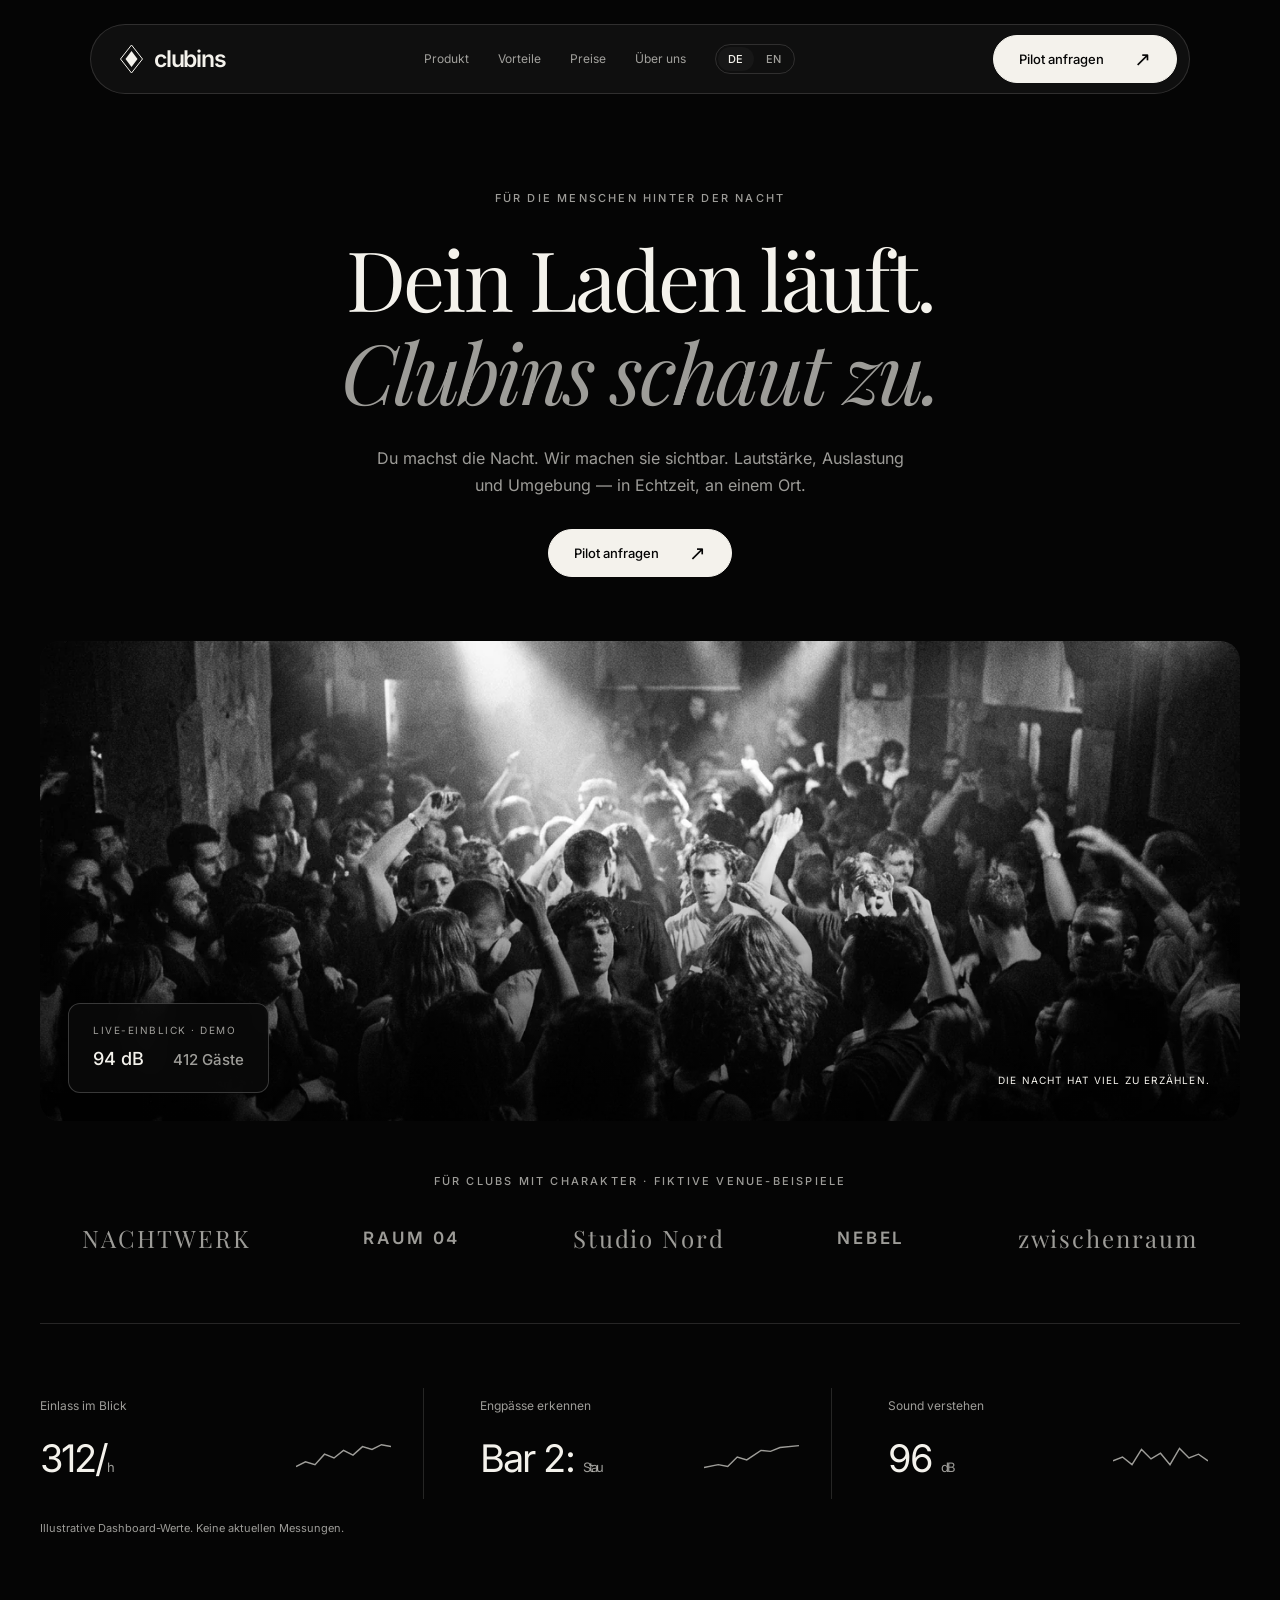
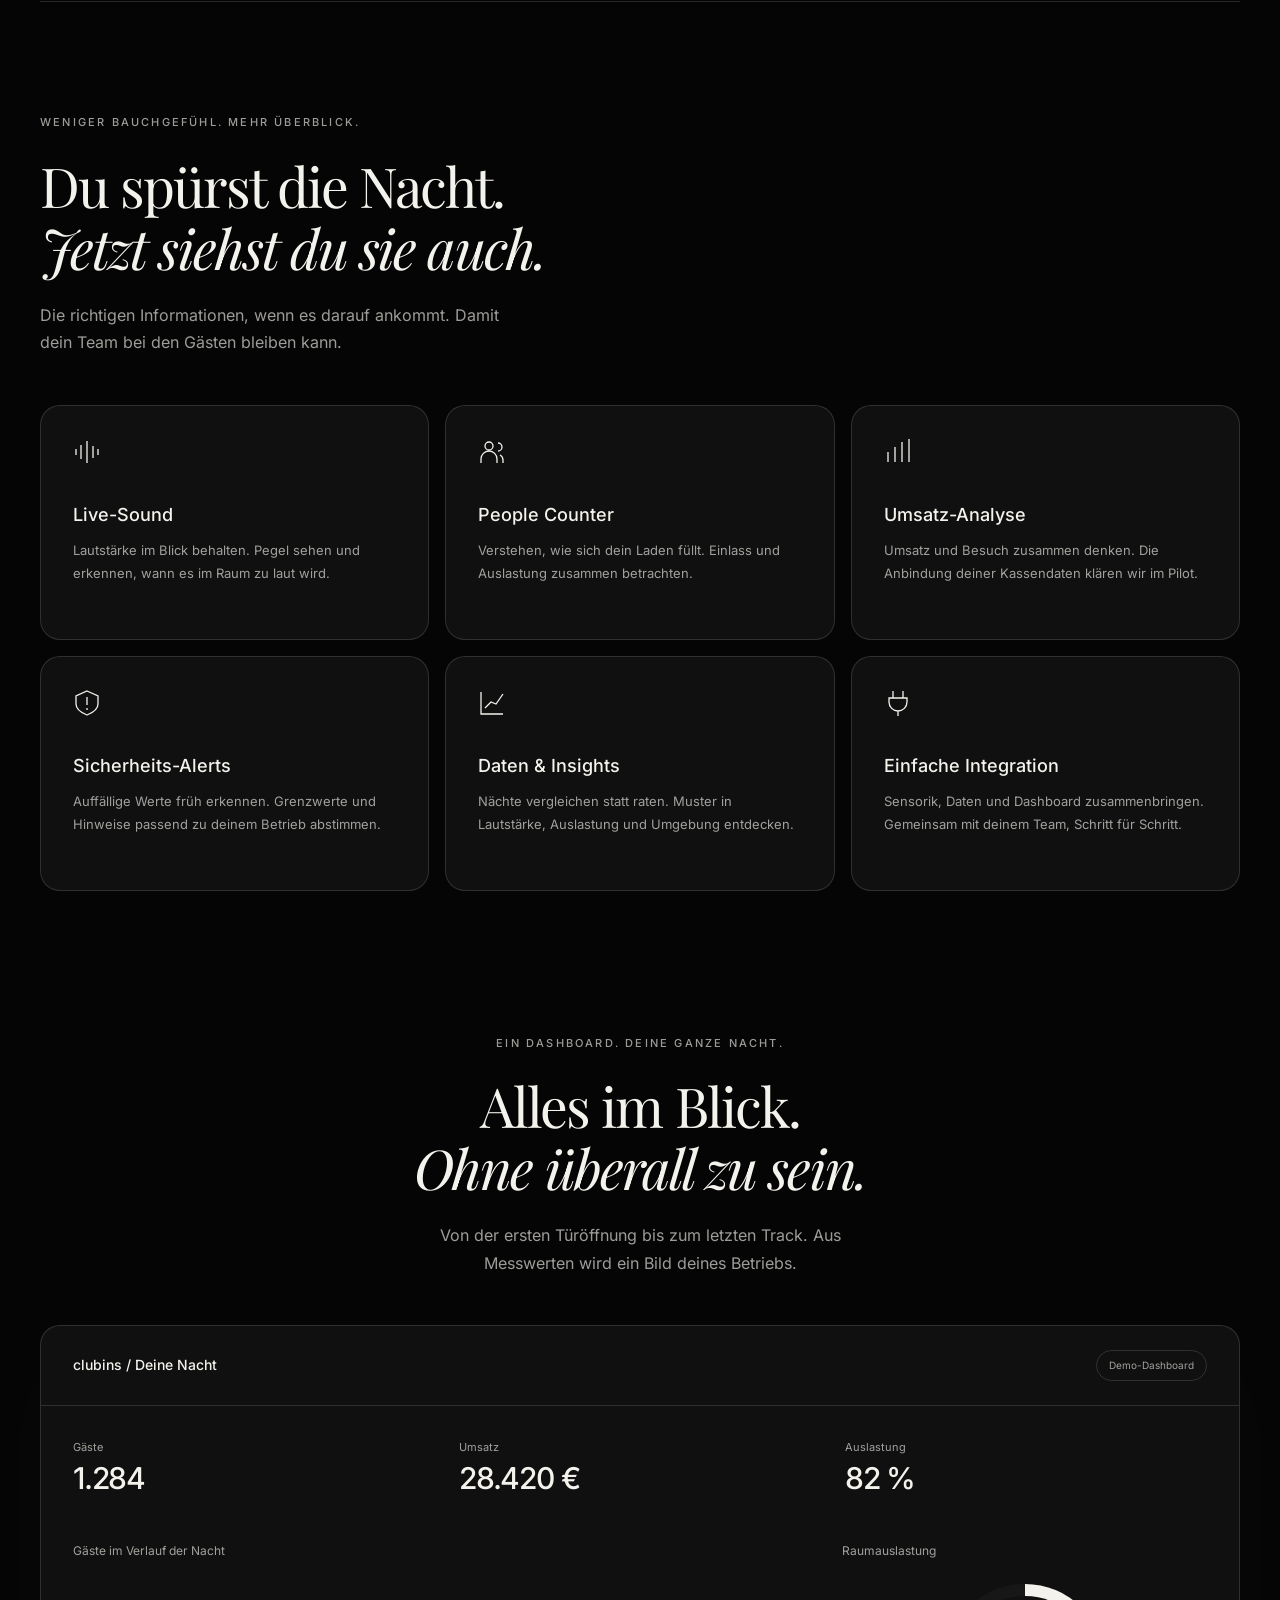
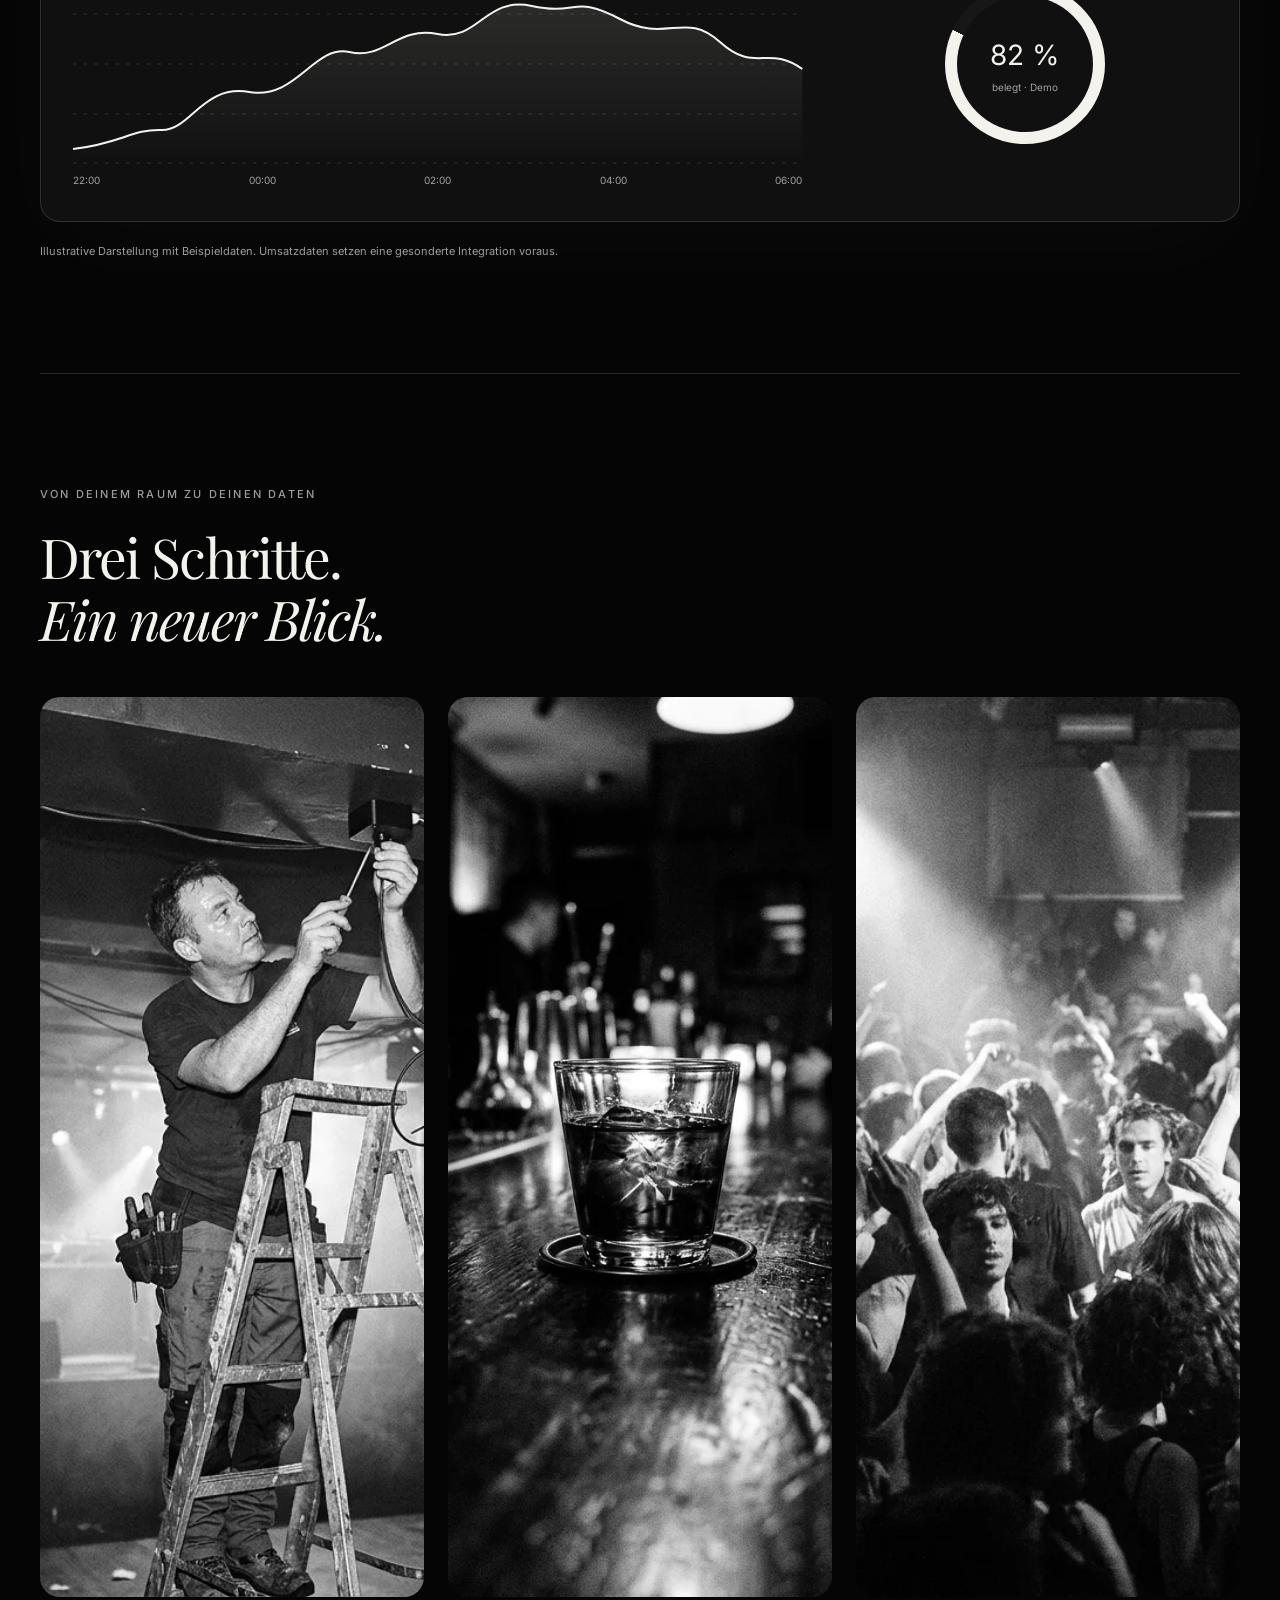
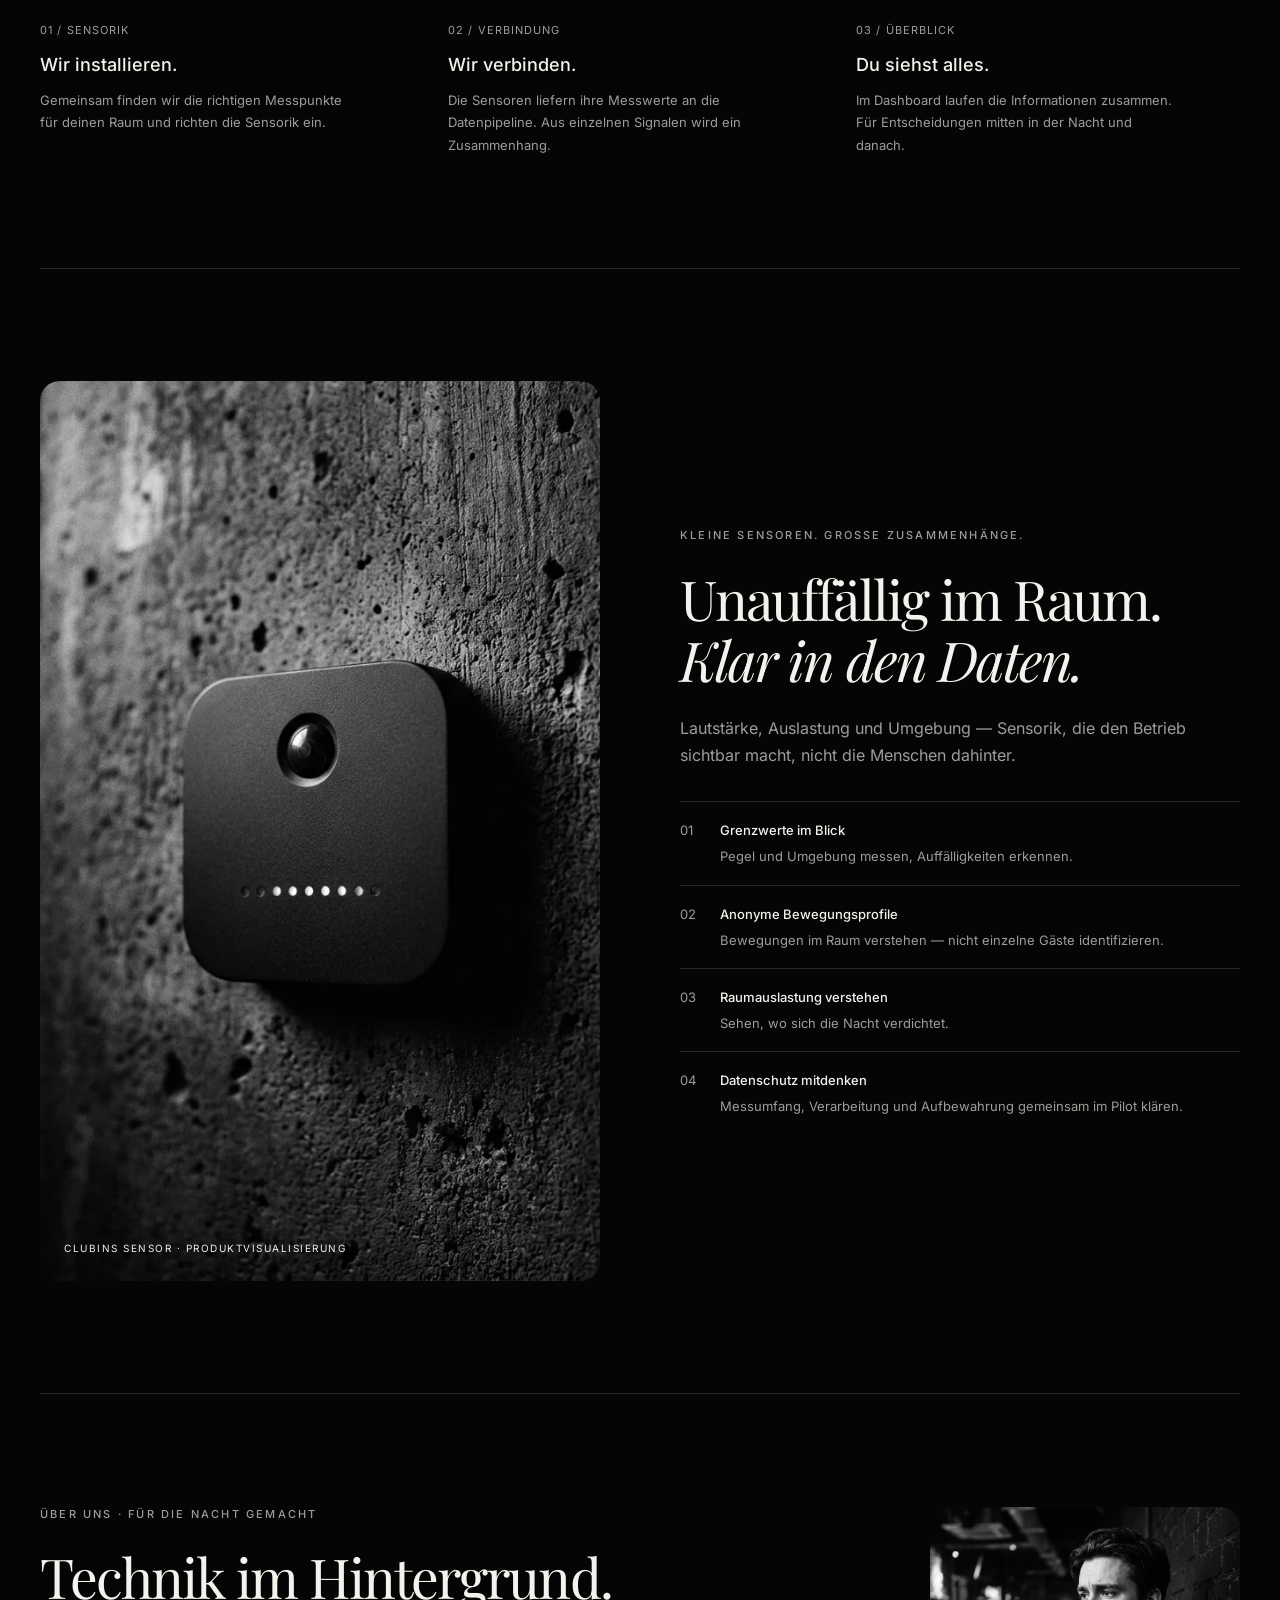
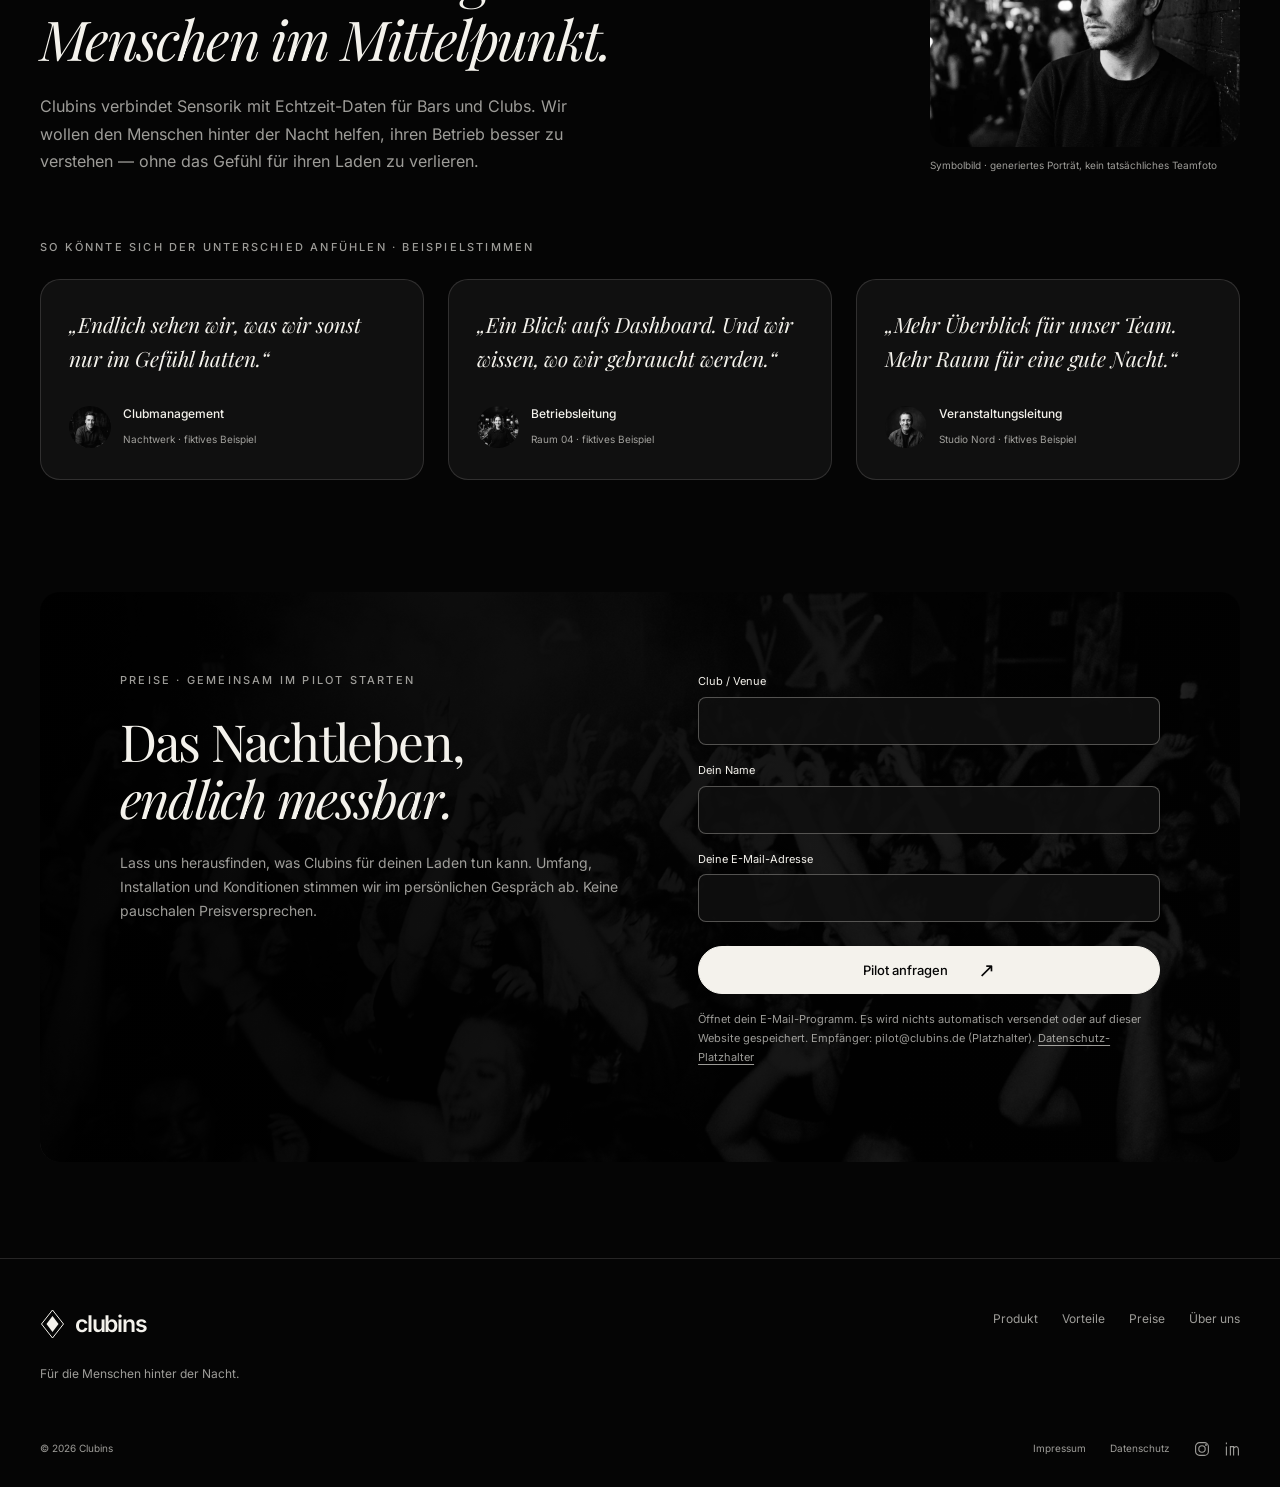
==== commit 1e6a9566: "feat: add english version under /en/ Mirror the approved German one-pager as /en/index.html with the" ====
--- a/index.html
+++ b/index.html
@@ -8,8 +8,12 @@
       name="description"
       content="Lautstärke, Auslastung und Umgebung im Blick. Clubins verbindet Sensorik mit Echtzeit-Daten für Bars und Clubs. Jetzt einen Pilot anfragen."
     />
+    <link rel="alternate" hreflang="de" href="index.html" />
+    <link rel="alternate" hreflang="en" href="en/index.html" />
+    <link rel="alternate" hreflang="x-default" href="index.html" />
     <meta property="og:type" content="website" />
     <meta property="og:locale" content="de_DE" />
+    <meta property="og:locale:alternate" content="en_US" />
     <meta
       property="og:title"
       content="Clubins — Das Nachtleben, endlich messbar."
@@ -45,6 +49,9 @@
         <div class="nav-links" id="nav-links">
           <a href="#produkt">Produkt</a><a href="#vorteile">Vorteile</a
           ><a href="#preise">Preise</a><a href="#ueber-uns">Über uns</a>
+          <div class="lang-switch" role="group" aria-label="Sprache">
+            <a href="./" aria-current="true">DE</a><a href="en/">EN</a>
+          </div>
         </div>
         <a class="button nav-cta" href="#preise"
           >Pilot anfragen <span aria-hidden="true">↗</span></a
--- a/assets/css/style.css
+++ b/assets/css/style.css
@@ -256,6 +256,26 @@
   width: 20px;
   vertical-align: middle;
 }
+.lang-switch {
+  display: inline-flex;
+  align-items: center;
+  gap: 2px;
+  border: 1px solid var(--edge);
+  border-radius: var(--radius-pill);
+  padding: 2px;
+}
+.lang-switch a {
+  padding: 3px 10px;
+  border-radius: var(--radius-pill);
+  font-size: 11px;
+  font-weight: 500;
+  letter-spacing: 0.05em;
+  color: var(--ink-muted);
+}
+.lang-switch a[aria-current] {
+  color: var(--ink);
+  background: var(--surface-2);
+}
 .hero {
   text-align: center;
   padding-top: 96px;
@@ -861,6 +881,14 @@
     font-size: 15px;
     padding: 12px;
   }
+  .lang-switch {
+    margin-top: 10px;
+    align-self: flex-start;
+  }
+  .lang-switch a {
+    font-size: 13px;
+    padding: 8px 16px;
+  }
   .hero {
     padding-top: 76px;
   }
